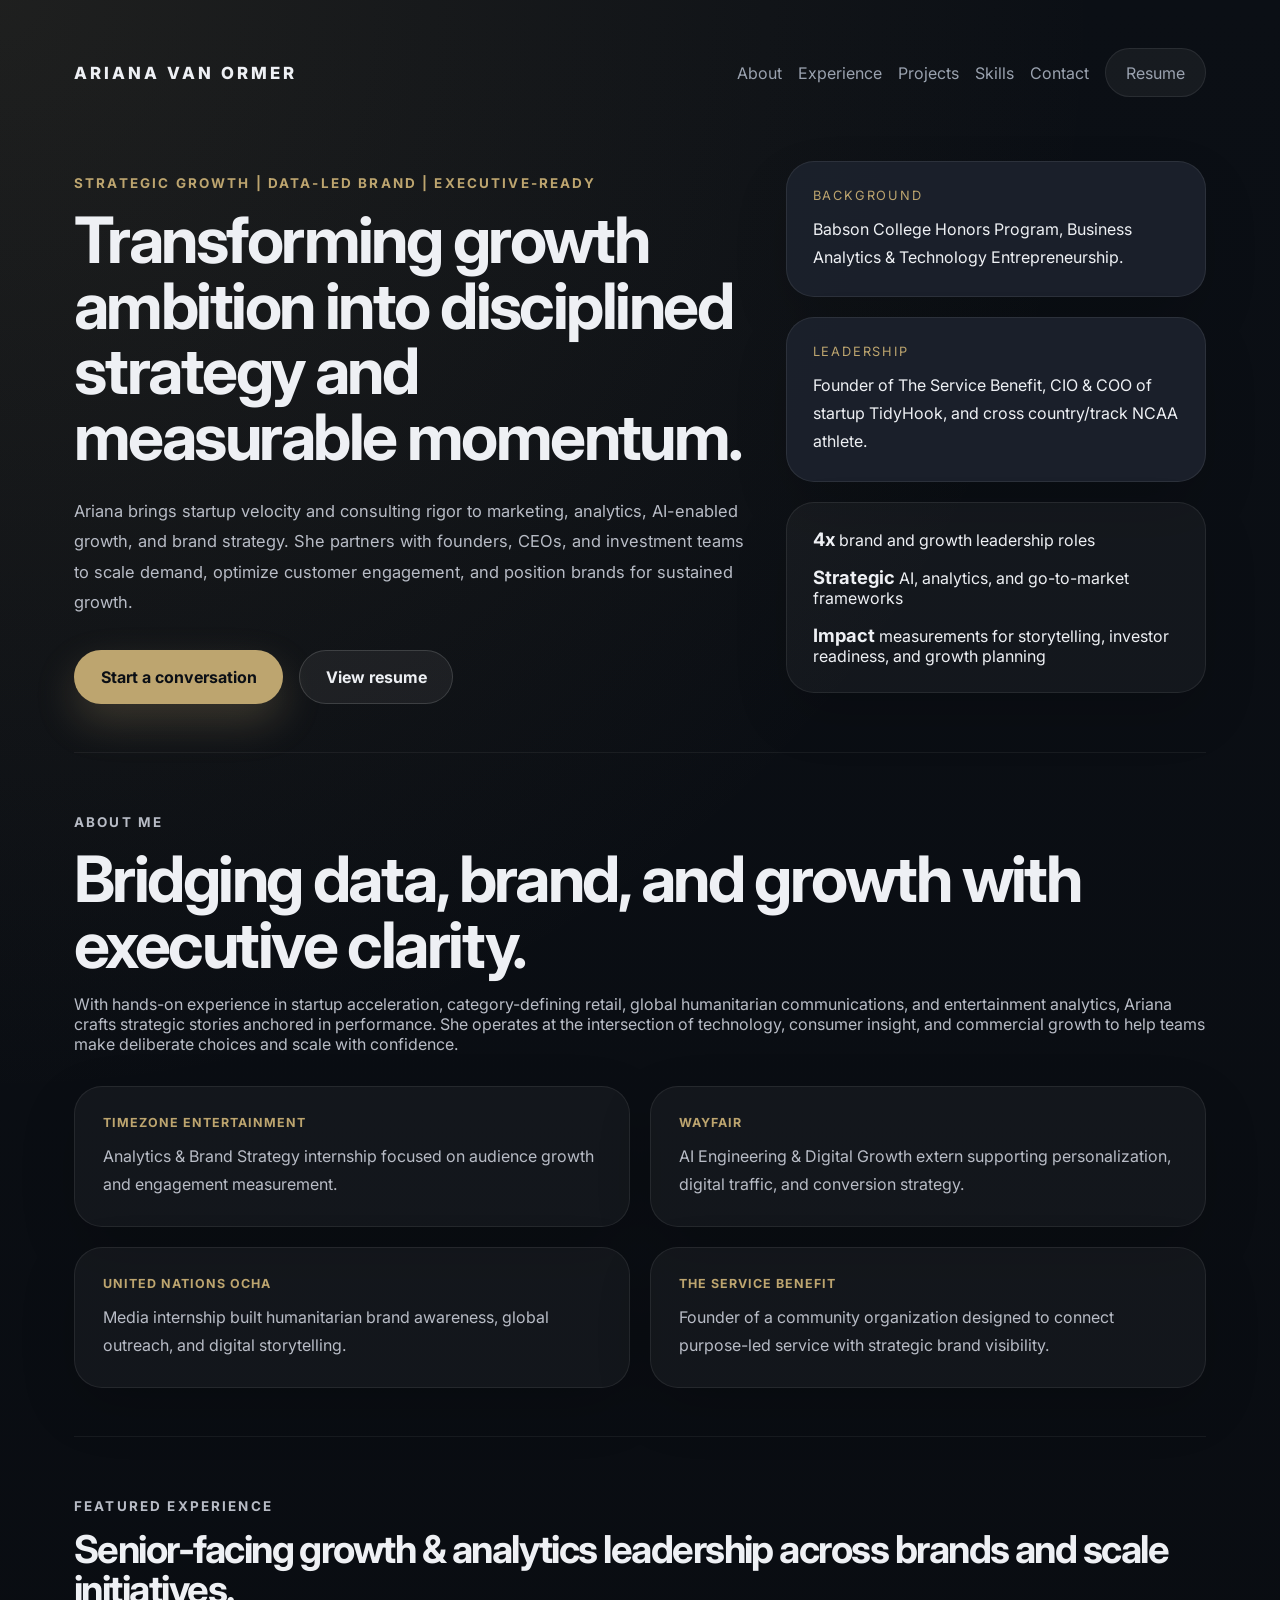
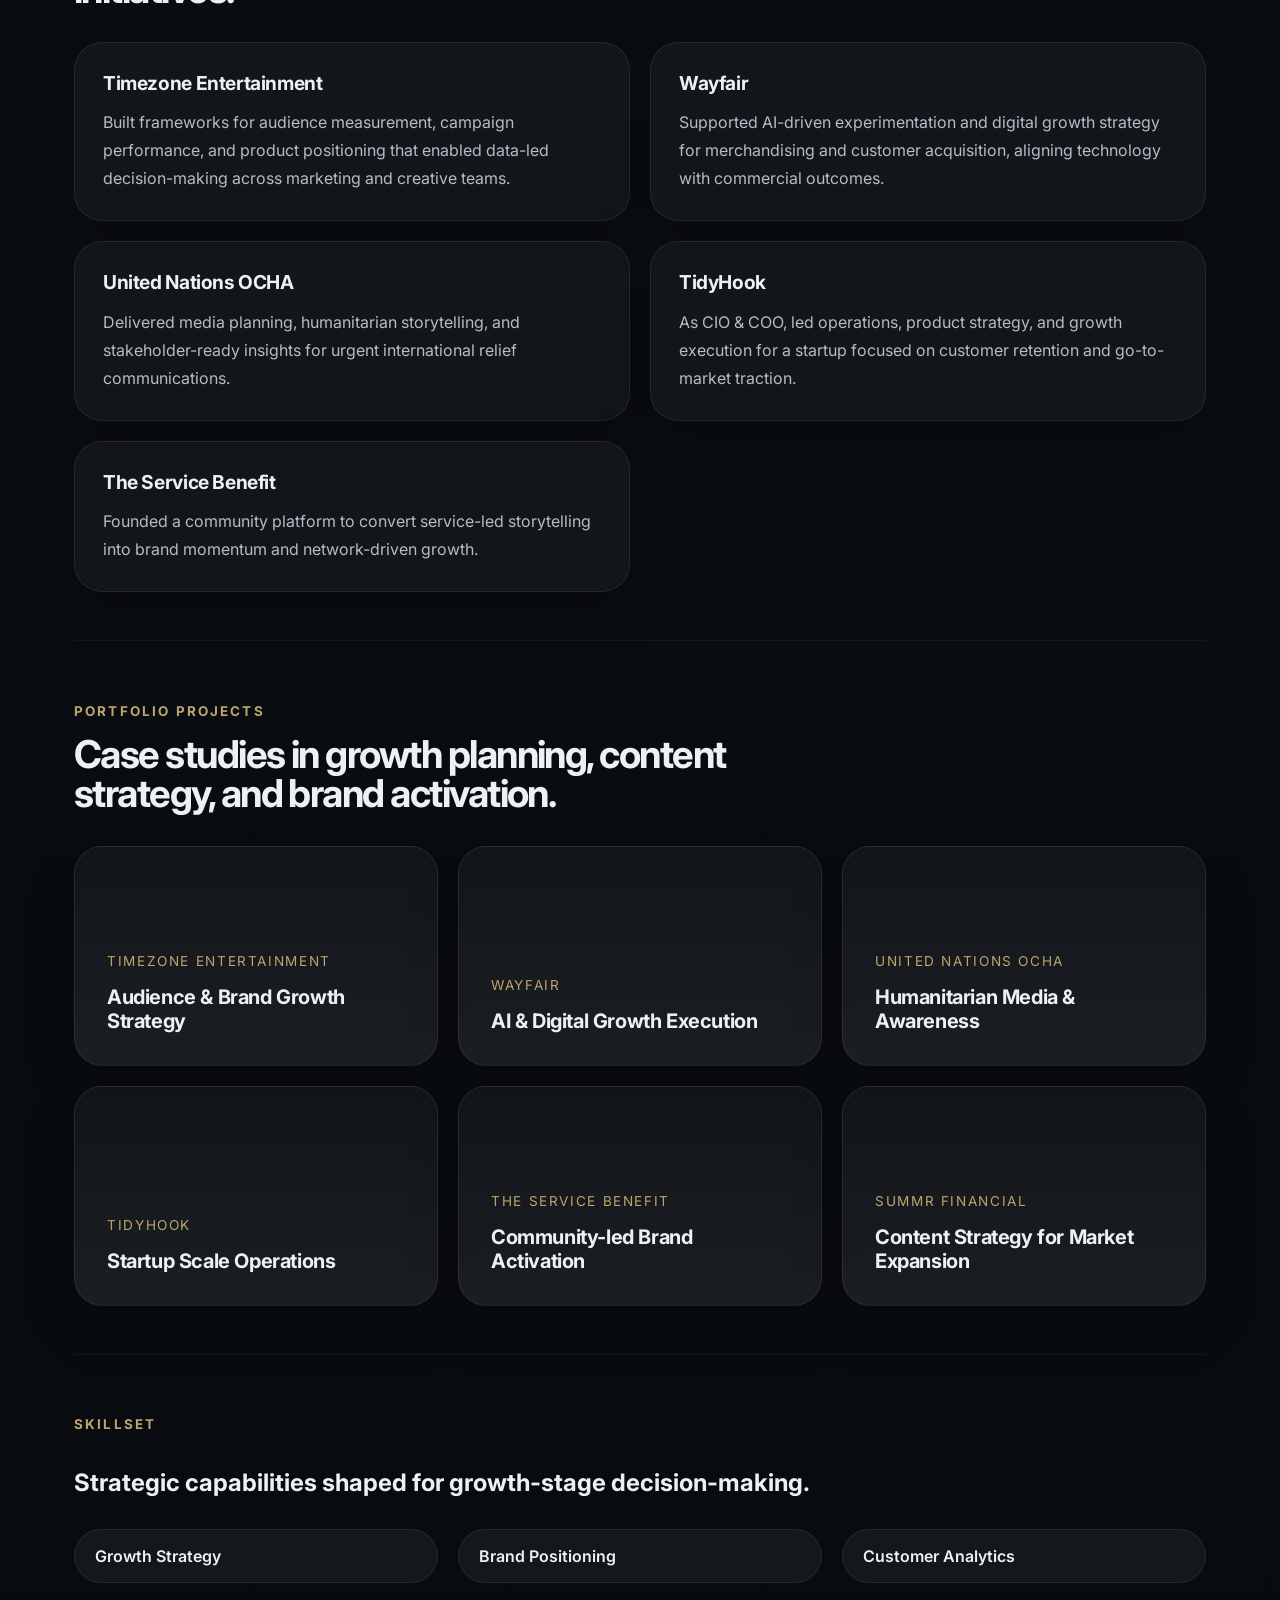
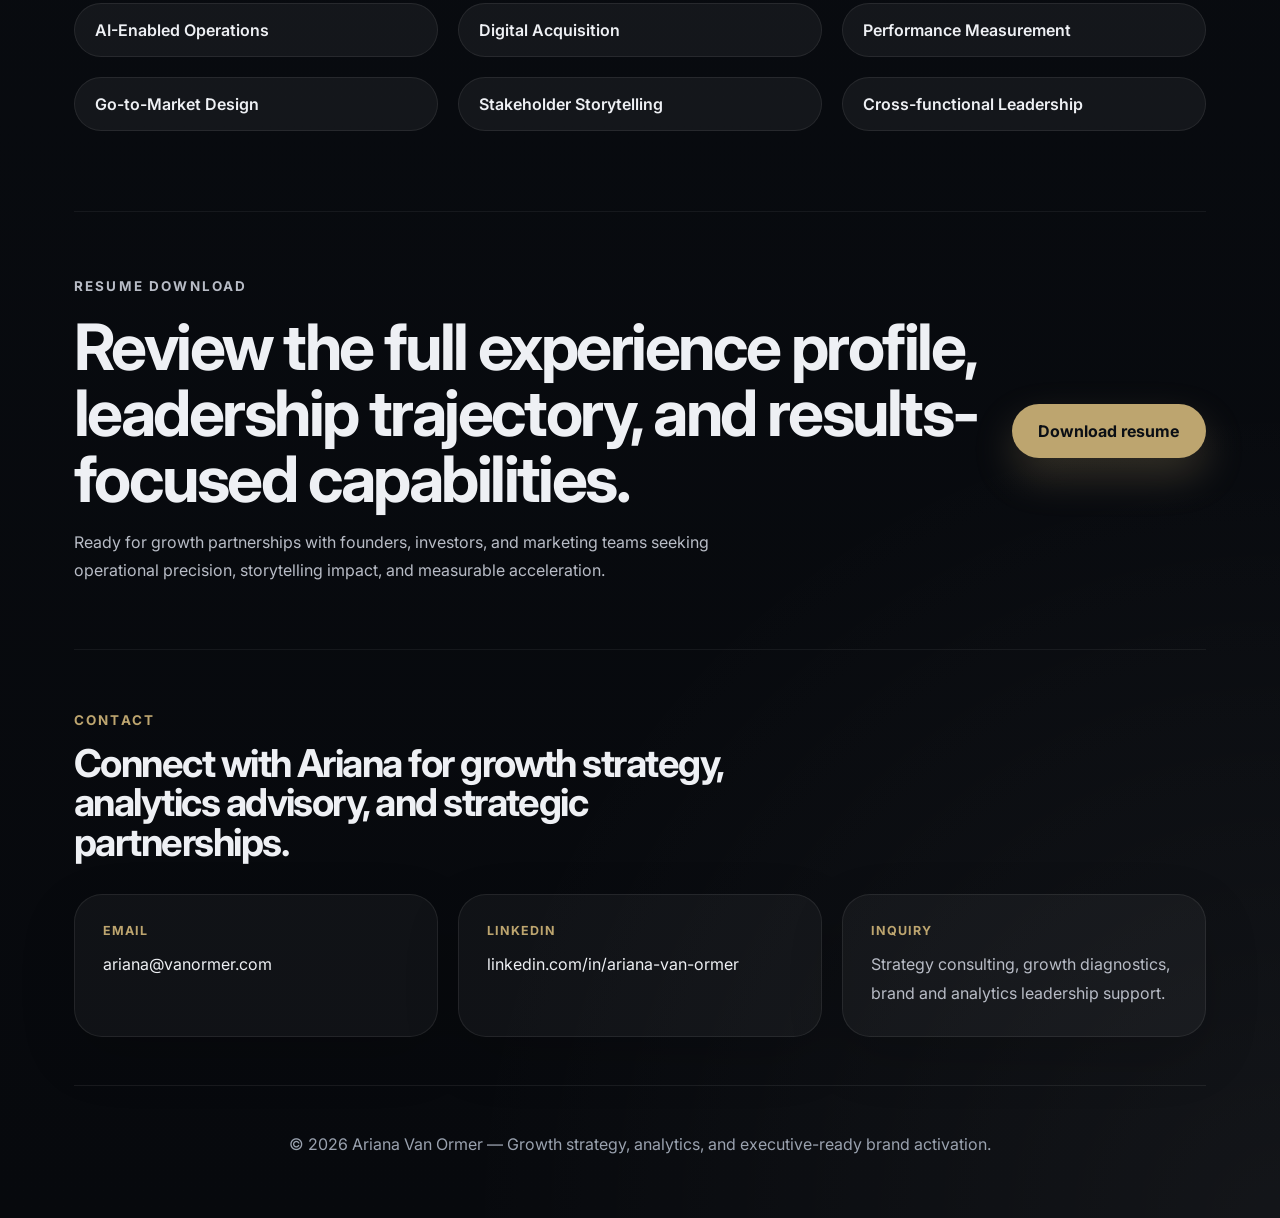
==== index.html @ cbf5a6e6 "updates" ====
﻿<!DOCTYPE html>
<html lang="en">
<head>
  <meta charset="UTF-8">
  <meta name="viewport" content="width=device-width, initial-scale=1.0">
  <title>Ariana Van Ormer | Growth Strategy & Analytics Portfolio</title>
  <meta name="description" content="Ariana Van Ormer is a growth strategist and analytics leader building transformative brand and digital growth programs for startups and enterprise teams.">
  <link rel="preconnect" href="https://fonts.googleapis.com">
  <link rel="preconnect" href="https://fonts.gstatic.com" crossorigin>
  <link href="https://fonts.googleapis.com/css2?family=Inter:wght@400;500;600;700;800&display=swap" rel="stylesheet">
  <link rel="stylesheet" href="css/style.css">
  <script defer src="js/script.js"></script>
</head>
<body>
  <div class="page-shell">
    <header class="site-header">
      <a class="brand" href="index.html">Ariana Van Ormer</a>
      <button class="nav-toggle" aria-label="Open navigation">
        <span></span><span></span><span></span>
      </button>
      <nav class="site-nav">
        <a href="#about">About</a>
        <a href="#experience">Experience</a>
        <a href="#projects">Projects</a>
        <a href="#skills">Skills</a>
        <a href="#contact">Contact</a>
        <a class="nav-cta" href="resume.html">Resume</a>
      </nav>
    </header>

    <main>
      <section class="hero" id="home">
        <div class="hero-copy">
          <p class="eyebrow">Strategic Growth | Data-led Brand | Executive-ready</p>
          <h1>Transforming growth ambition into disciplined strategy and measurable momentum.</h1>
          <p class="hero-text">Ariana brings startup velocity and consulting rigor to marketing, analytics, AI-enabled growth, and brand strategy. She partners with founders, CEOs, and investment teams to scale demand, optimize customer engagement, and position brands for sustained growth.</p>
          <div class="hero-actions">
            <a class="button button-primary" href="#contact">Start a conversation</a>
            <a class="button button-secondary" href="resume.html">View resume</a>
          </div>
        </div>
        <aside class="hero-panel">
          <div class="panel-card">
            <span class="panel-label">Background</span>
            <p>Babson College Honors Program, Business Analytics & Technology Entrepreneurship.</p>
          </div>
          <div class="panel-card">
            <span class="panel-label">Leadership</span>
            <p>Founder of The Service Benefit, CIO & COO of startup TidyHook, and cross country/track NCAA athlete.</p>
          </div>
          <div class="panel-metrics">
            <div>
              <strong>4x</strong>
              <span>brand and growth leadership roles</span>
            </div>
            <div>
              <strong>Strategic</strong>
              <span>AI, analytics, and go-to-market frameworks</span>
            </div>
            <div>
              <strong>Impact</strong>
              <span>measurements for storytelling, investor readiness, and growth planning</span>
            </div>
          </div>
        </aside>
      </section>

      <section class="section-split" id="about">
        <div>
          <p class="eyebrow">About Me</p>
          <h2>Bridging data, brand, and growth with executive clarity.</h2>
          <p>With hands-on experience in startup acceleration, category-defining retail, global humanitarian communications, and entertainment analytics, Ariana crafts strategic stories anchored in performance. She operates at the intersection of technology, consumer insight, and commercial growth to help teams make deliberate choices and scale with confidence.</p>
        </div>
        <div class="stats-grid">
          <div class="stat-card">
            <span>Timezone Entertainment</span>
            <p>Analytics & Brand Strategy internship focused on audience growth and engagement measurement.</p>
          </div>
          <div class="stat-card">
            <span>Wayfair</span>
            <p>AI Engineering & Digital Growth extern supporting personalization, digital traffic, and conversion strategy.</p>
          </div>
          <div class="stat-card">
            <span>United Nations OCHA</span>
            <p>Media internship built humanitarian brand awareness, global outreach, and digital storytelling.</p>
          </div>
          <div class="stat-card">
            <span>The Service Benefit</span>
            <p>Founder of a community organization designed to connect purpose-led service with strategic brand visibility.</p>
          </div>
        </div>
      </section>

      <section class="featured-experience section-block" id="experience">
        <p class="eyebrow">Featured Experience</p>
        <h2>Senior-facing growth & analytics leadership across brands and scale initiatives.</h2>
        <div class="experience-grid">
          <article class="experience-card">
            <h3>Timezone Entertainment</h3>
            <p>Built frameworks for audience measurement, campaign performance, and product positioning that enabled data-led decision-making across marketing and creative teams.</p>
          </article>
          <article class="experience-card">
            <h3>Wayfair</h3>
            <p>Supported AI-driven experimentation and digital growth strategy for merchandising and customer acquisition, aligning technology with commercial outcomes.</p>
          </article>
          <article class="experience-card">
            <h3>United Nations OCHA</h3>
            <p>Delivered media planning, humanitarian storytelling, and stakeholder-ready insights for urgent international relief communications.</p>
          </article>
          <article class="experience-card">
            <h3>TidyHook</h3>
            <p>As CIO & COO, led operations, product strategy, and growth execution for a startup focused on customer retention and go-to-market traction.</p>
          </article>
          <article class="experience-card">
            <h3>The Service Benefit</h3>
            <p>Founded a community platform to convert service-led storytelling into brand momentum and network-driven growth.</p>
          </article>
        </div>
      </section>

      <section class="project-section" id="projects">
        <div class="section-heading">
          <p class="eyebrow">Portfolio Projects</p>
          <h2>Case studies in growth planning, content strategy, and brand activation.</h2>
        </div>
        <div class="projects-grid">
          <a class="project-card" href="projects/timezone-case-study.html">
            <span>Timezone Entertainment</span>
            <h3>Audience & Brand Growth Strategy</h3>
          </a>
          <a class="project-card" href="projects/wayfair-growth-project.html">
            <span>Wayfair</span>
            <h3>AI & Digital Growth Execution</h3>
          </a>
          <a class="project-card" href="projects/un-communications.html">
            <span>United Nations OCHA</span>
            <h3>Humanitarian Media & Awareness</h3>
          </a>
          <a class="project-card" href="projects/tidyhook-startup-growth.html">
            <span>TidyHook</span>
            <h3>Startup Scale Operations</h3>
          </a>
          <a class="project-card" href="projects/service-benefit-community-growth.html">
            <span>The Service Benefit</span>
            <h3>Community-led Brand Activation</h3>
          </a>
          <a class="project-card" href="projects/summr-financial-content-strategy.html">
            <span>Summr Financial</span>
            <h3>Content Strategy for Market Expansion</h3>
          </a>
        </div>
      </section>

      <section class="skills-section" id="skills">
        <p class="eyebrow">Skillset</p>
        <h2>Strategic capabilities shaped for growth-stage decision-making.</h2>
        <div class="skills-grid">
          <div class="skill-pill">Growth Strategy</div>
          <div class="skill-pill">Brand Positioning</div>
          <div class="skill-pill">Customer Analytics</div>
          <div class="skill-pill">AI-Enabled Operations</div>
          <div class="skill-pill">Digital Acquisition</div>
          <div class="skill-pill">Performance Measurement</div>
          <div class="skill-pill">Go-to-Market Design</div>
          <div class="skill-pill">Stakeholder Storytelling</div>
          <div class="skill-pill">Cross-functional Leadership</div>
        </div>
      </section>

      <section class="cta-panel section-block" id="resume-download">
        <div>
          <p class="eyebrow">Resume Download</p>
          <h2>Review the full experience profile, leadership trajectory, and results-focused capabilities.</h2>
          <p>Ready for growth partnerships with founders, investors, and marketing teams seeking operational precision, storytelling impact, and measurable acceleration.</p>
        </div>
        <a class="button button-primary" href="resume.html">Download resume</a>
      </section>

      <section class="contact-section" id="contact">
        <div class="section-heading">
          <p class="eyebrow">Contact</p>
          <h2>Connect with Ariana for growth strategy, analytics advisory, and strategic partnerships.</h2>
        </div>
        <div class="contact-grid">
          <div class="contact-card">
            <span>Email</span>
            <a href="mailto:ariana@vanormer.com">ariana@vanormer.com</a>
          </div>
          <div class="contact-card">
            <span>LinkedIn</span>
            <a href="https://www.linkedin.com" target="_blank" rel="noreferrer">linkedin.com/in/ariana-van-ormer</a>
          </div>
          <div class="contact-card">
            <span>Inquiry</span>
            <p>Strategy consulting, growth diagnostics, brand and analytics leadership support.</p>
          </div>
        </div>
      </section>
    </main>

    <footer class="site-footer">
      <p>© 2026 Ariana Van Ormer — Growth strategy, analytics, and executive-ready brand activation.</p>
    </footer>
  </div>
</body>
</html>
---- css/style.css ----
﻿:root {
  color-scheme: dark;
  --bg: #0b0f15;
  --surface: rgba(22, 27, 36, 0.92);
  --surface-soft: rgba(28, 33, 44, 0.95);
  --text: #eef0f4;
  --muted: #9aa2af;
  --muted-strong: #b8bcc6;
  --accent: #bda56f;
  --accent-soft: rgba(189, 165, 111, 0.14);
  --border: rgba(255, 255, 255, 0.08);
  --shadow: 0 30px 90px rgba(0, 0, 0, 0.28);
  --max-width: 1180px;
}

* {
  box-sizing: border-box;
}

html {
  scroll-behavior: smooth;
}

body {
  margin: 0;
  min-height: 100vh;
  font-family: 'Inter', system-ui, sans-serif;
  background: radial-gradient(circle at top left, rgba(189, 165, 111, 0.11), transparent 24%),
    radial-gradient(circle at bottom right, rgba(255, 255, 255, 0.05), transparent 18%),
    linear-gradient(180deg, #0b0f15 0%, #07090d 100%);
  color: var(--text);
}

img {
  max-width: 100%;
  display: block;
}

a {
  color: inherit;
  text-decoration: none;
}

button,
.button {
  font: inherit;
}

.page-shell {
  max-width: var(--max-width);
  margin: 0 auto;
  padding: 32px 24px 48px;
}

.site-header {
  display: flex;
  align-items: center;
  justify-content: space-between;
  gap: 1rem;
  padding: 1rem 0 2rem;
  position: relative;
  z-index: 2;
}

.brand {
  font-size: 1.05rem;
  font-weight: 800;
  letter-spacing: 0.18em;
  text-transform: uppercase;
}

.site-nav {
  display: flex;
  align-items: center;
  gap: 1rem;
  flex-wrap: wrap;
}

.site-nav a {
  color: var(--muted);
  transition: color 0.25s ease, transform 0.25s ease;
}

.site-nav a:hover,
.site-nav .nav-cta:hover {
  color: var(--text);
  transform: translateY(-1px);
}

.nav-cta {
  padding: 0.85rem 1.25rem;
  border: 1px solid var(--border);
  border-radius: 999px;
  background: rgba(255, 255, 255, 0.05);
  color: var(--text);
}

.nav-toggle {
  display: none;
  border: none;
  background: transparent;
  cursor: pointer;
  padding: 0.5rem;
}

.nav-toggle span {
  display: block;
  width: 24px;
  height: 2px;
  margin: 5px 0;
  background: var(--text);
  transition: transform 0.25s ease, opacity 0.25s ease;
}

.hero {
  display: grid;
  grid-template-columns: 1.6fr 1fr;
  gap: 2.5rem;
  align-items: start;
  padding: 2rem 0 3rem;
}

.hero-copy {
  max-width: 720px;
  animation: fadeInUp 0.8s ease both;
}

.eyebrow {
  display: inline-block;
  margin-bottom: 1rem;
  font-size: 0.84rem;
  font-weight: 700;
  letter-spacing: 0.16em;
  text-transform: uppercase;
  color: var(--accent);
}

.hero h1,
.section-split h2,
.featured-experience h2,
.section-heading h2,
.cta-panel h2 {
  margin: 0;
  font-size: clamp(2.8rem, 5vw, 4rem);
  line-height: 1.03;
  letter-spacing: -0.04em;
}

.hero-text,
.section-split p,
.featured-experience p,
.skill-pill,
.contact-card p,
.contact-card a {
  color: var(--muted-strong);
}

.hero-text {
  margin: 1.6rem 0 2rem;
  max-width: 700px;
  line-height: 1.85;
  font-size: 1.03rem;
}

.hero-actions {
  display: flex;
  flex-wrap: wrap;
  gap: 1rem;
}

.button {
  display: inline-flex;
  align-items: center;
  justify-content: center;
  gap: 0.5rem;
  padding: 1rem 1.6rem;
  border-radius: 999px;
  border: 1px solid transparent;
  font-weight: 700;
  transition: transform 0.2s ease, background-color 0.2s ease, border-color 0.2s ease, box-shadow 0.2s ease;
}

.button:hover {
  transform: translateY(-2px);
}

.button-primary {
  background: var(--accent);
  color: #0b0f15;
  box-shadow: 0 18px 40px rgba(189, 165, 111, 0.24);
}

.button-secondary {
  background: rgba(255, 255, 255, 0.06);
  border-color: rgba(255, 255, 255, 0.14);
  color: var(--text);
}

.hero-panel {
  display: grid;
  gap: 1.25rem;
  animation: fadeInUp 0.9s ease both;
}

.panel-card,
.panel-metrics {
  padding: 1.6rem;
  border: 1px solid var(--border);
  border-radius: 28px;
  background: var(--surface-soft);
  box-shadow: 0 24px 54px rgba(0, 0, 0, 0.14);
}

.panel-label {
  display: block;
  margin-bottom: 0.75rem;
  color: var(--accent);
  font-size: 0.8rem;
  text-transform: uppercase;
  letter-spacing: 0.14em;
}

.panel-card p,
.stat-card p,
.experience-card p,
.contact-card p,
.contact-card a,
.project-card p {
  margin: 0;
  line-height: 1.75;
}

.panel-metrics {
  display: grid;
  gap: 1rem;
  background: rgba(255, 255, 255, 0.04);
}

.panel-metrics strong {
  font-size: 1.15rem;
  color: var(--text);
}

.section-split,
.featured-experience,
.project-section,
.skills-section,
.cta-panel,
.contact-section {
  position: relative;
  padding: 3rem 0;
  border-top: 1px solid rgba(255, 255, 255, 0.06);
  animation: fadeInUp 0.85s ease both;
}

.section-split:first-child,
.featured-experience:first-child,
.project-section:first-child,
.skills-section:first-child,
.cta-panel:first-child,
.contact-section:first-child {
  border-top: none;
}

.stats-grid,
.experience-grid,
.projects-grid,
.skills-grid,
.contact-grid {
  display: grid;
  gap: 1.25rem;
}

.stats-grid {
  grid-template-columns: repeat(2, minmax(0, 1fr));
  margin-top: 2rem;
}

.stat-card,
.experience-card,
.project-card,
.contact-card {
  padding: 1.75rem;
  border-radius: 28px;
  background: rgba(255, 255, 255, 0.04);
  border: 1px solid rgba(255, 255, 255, 0.08);
  box-shadow: 0 20px 55px rgba(0, 0, 0, 0.16);
  transition: transform 0.25s ease, border-color 0.25s ease, box-shadow 0.25s ease;
}

.stat-card:hover,
.experience-card:hover,
.project-card:hover,
.contact-card:hover {
  transform: translateY(-4px);
  border-color: rgba(255, 255, 255, 0.16);
  box-shadow: 0 26px 70px rgba(0, 0, 0, 0.2);
}

.stat-card span,
.contact-card span {
  display: block;
  margin-bottom: 0.75rem;
  color: var(--accent);
  font-weight: 700;
  letter-spacing: 0.08em;
  text-transform: uppercase;
  font-size: 0.78rem;
}

.featured-experience h2,
.section-heading h2 {
  font-size: clamp(1.9rem, 3vw, 2.8rem);
}

.experience-grid {
  grid-template-columns: repeat(2, minmax(0, 1fr));
  margin-top: 2rem;
}

.experience-card h3,
.project-card h3 {
  margin: 0 0 0.85rem;
  font-size: 1.2rem;
  letter-spacing: -0.02em;
}

.project-section .section-heading,
.contact-section .section-heading {
  max-width: 680px;
}

.projects-grid {
  grid-template-columns: repeat(3, minmax(0, 1fr));
  margin-top: 2rem;
}

.project-card {
  min-height: 220px;
  display: flex;
  flex-direction: column;
  justify-content: flex-end;
  gap: 1rem;
  padding: 2rem;
  color: var(--text);
  background: linear-gradient(180deg, rgba(255, 255, 255, 0.04), rgba(255, 255, 255, 0.08));
}

.project-card span {
  color: var(--accent);
  font-size: 0.85rem;
  text-transform: uppercase;
  letter-spacing: 0.12em;
}

.project-card h3 {
  margin: 0;
  font-size: 1.25rem;
}

.skills-grid {
  grid-template-columns: repeat(3, minmax(0, 1fr));
  margin-top: 2rem;
}

.skill-pill {
  padding: 1rem 1.25rem;
  border-radius: 999px;
  background: rgba(255, 255, 255, 0.05);
  border: 1px solid rgba(255, 255, 255, 0.08);
  font-weight: 600;
  color: var(--text);
}

.cta-panel {
  display: grid;
  grid-template-columns: 1.8fr auto;
  gap: 2rem;
  align-items: center;
  margin-top: 2rem;
}

.cta-panel p {
  max-width: 640px;
  color: var(--muted-strong);
  line-height: 1.8;
}

.contact-grid {
  grid-template-columns: repeat(3, minmax(0, 1fr));
  margin-top: 2rem;
}

.contact-card a,
.contact-card p {
  margin: 0;
  line-height: 1.8;
}

.contact-card a {
  color: var(--text);
}

.site-footer {
  padding: 2rem 0 0;
  color: var(--muted);
  border-top: 1px solid rgba(255, 255, 255, 0.07);
  text-align: center;
}

@media (max-width: 980px) {
  .hero,
  .cta-panel {
    grid-template-columns: 1fr;
  }

  .experience-grid,
  .projects-grid,
  .skills-grid,
  .contact-grid,
  .stats-grid {
    grid-template-columns: 1fr;
  }
}

@media (max-width: 720px) {
  .page-shell {
    padding: 24px 18px 40px;
  }

  .site-header {
    flex-wrap: wrap;
  }

  .site-nav {
    display: none;
    width: 100%;
    flex-direction: column;
    margin-top: 1rem;
    padding: 1rem 0;
    border-top: 1px solid rgba(255, 255, 255, 0.08);
  }

  .site-nav.active {
    display: flex;
  }

  .nav-toggle {
    display: inline-flex;
  }
}

@keyframes fadeInUp {
  from {
    opacity: 0;
    transform: translateY(24px);
  }
  to {
    opacity: 1;
    transform: translateY(0);
  }
}
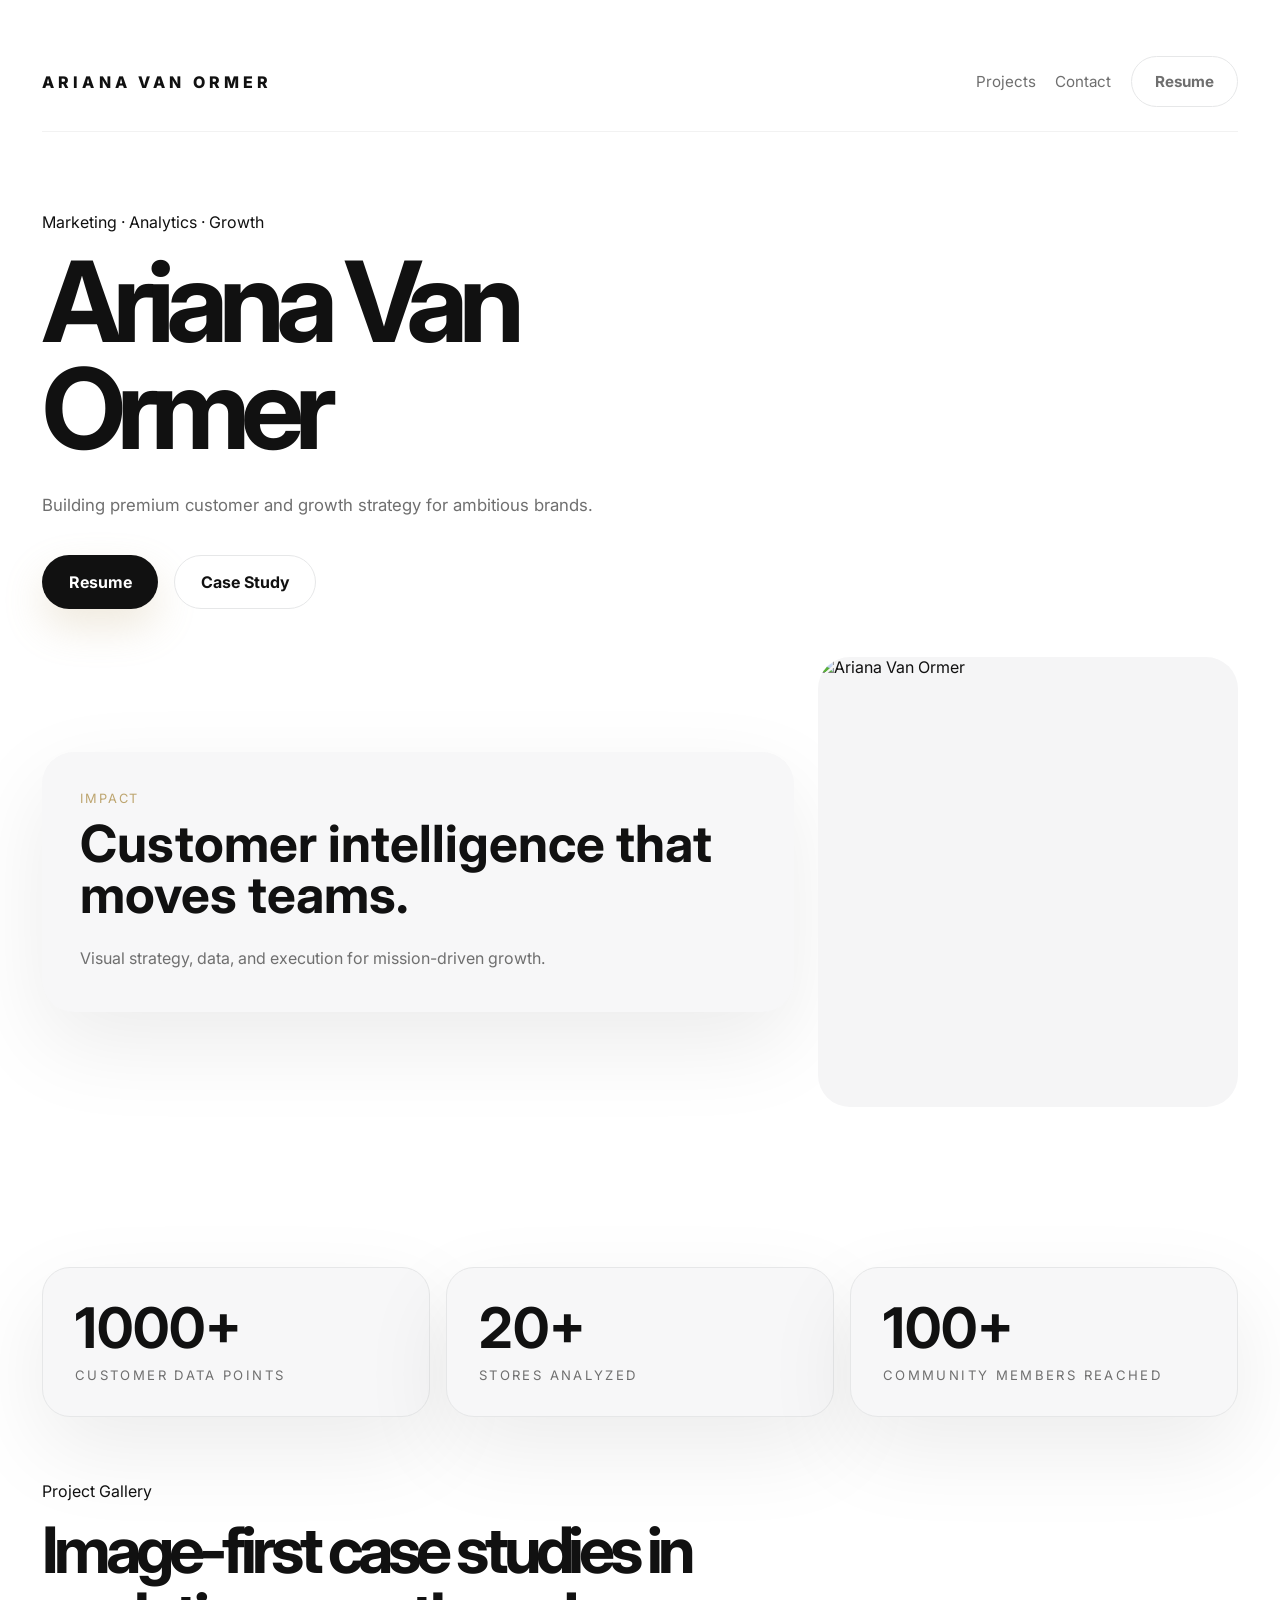
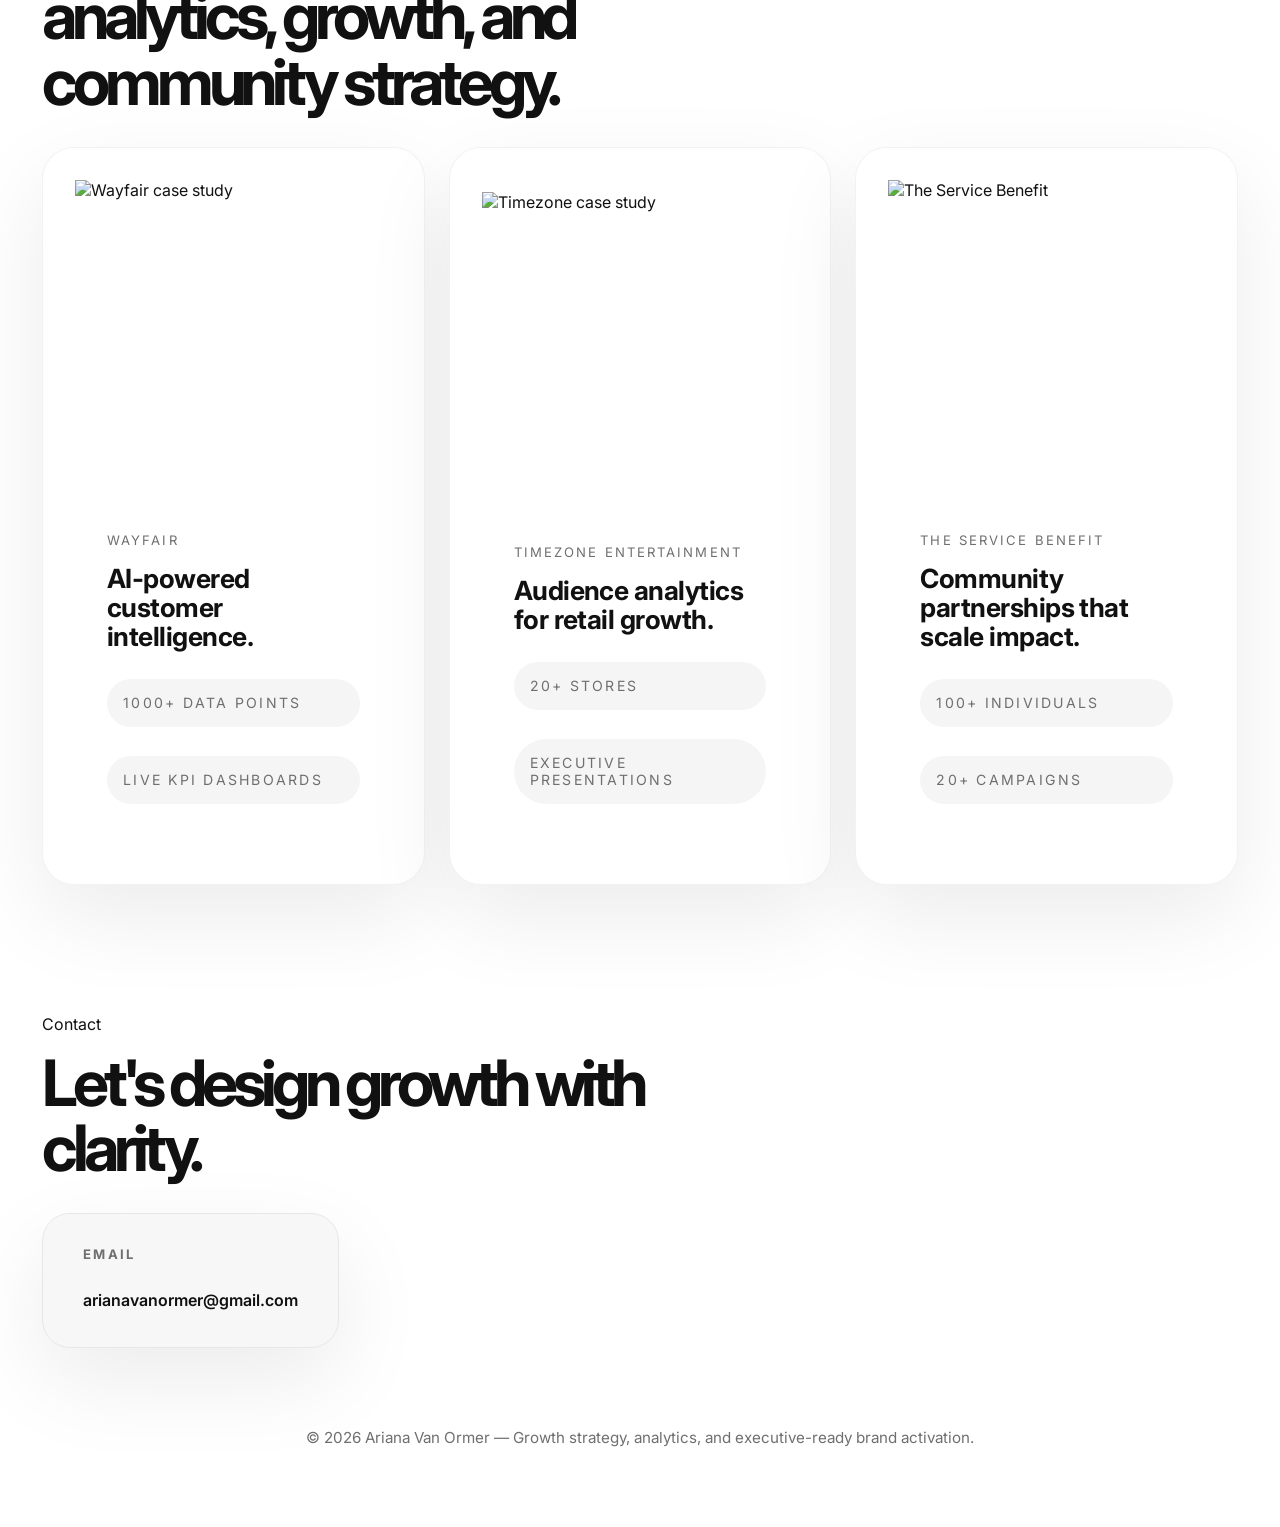
==== commit c8333906: "updates" ====
--- a/index.html
+++ b/index.html
@@ -19,181 +19,112 @@
         <span></span><span></span><span></span>
       </button>
       <nav class="site-nav">
-        <a href="#about">About</a>
-        <a href="#experience">Experience</a>
         <a href="#projects">Projects</a>
-        <a href="#skills">Skills</a>
         <a href="#contact">Contact</a>
         <a class="nav-cta" href="resume.html">Resume</a>
       </nav>
     </header>
 
     <main>
-      <section class="hero" id="home">
-        <div class="hero-copy">
-          <p class="eyebrow">Strategic Growth | Data-led Brand | Executive-ready</p>
-          <h1>Transforming growth ambition into disciplined strategy and measurable momentum.</h1>
-          <p class="hero-text">Ariana brings startup velocity and consulting rigor to marketing, analytics, AI-enabled growth, and brand strategy. She partners with founders, CEOs, and investment teams to scale demand, optimize customer engagement, and position brands for sustained growth.</p>
-          <div class="hero-actions">
-            <a class="button button-primary" href="#contact">Start a conversation</a>
-            <a class="button button-secondary" href="resume.html">View resume</a>
+      <section class='hero' id='home'>
+        <div class='hero-copy'>
+          <p class='eyebrow'>Marketing · Analytics · Growth</p>
+          <h1>Ariana Van Ormer</h1>
+          <p class='hero-text'>Building premium customer and growth strategy for ambitious brands.</p>
+          <div class='hero-actions'>
+            <a class='button button-primary' href='resume.html'>Resume</a>
+            <a class='button button-secondary' href='projects/wayfair-growth-project.html'>Case Study</a>
           </div>
         </div>
-        <aside class="hero-panel">
-          <div class="panel-card">
-            <span class="panel-label">Background</span>
-            <p>Babson College Honors Program, Business Analytics & Technology Entrepreneurship.</p>
+        <div class='hero-panel-grid'>
+          <div class='hero-panel-card'>
+            <span class='panel-label'>Impact</span>
+            <h2>Customer intelligence that moves teams.</h2>
+            <p>Visual strategy, data, and execution for mission-driven growth.</p>
           </div>
-          <div class="panel-card">
-            <span class="panel-label">Leadership</span>
-            <p>Founder of The Service Benefit, CIO & COO of startup TidyHook, and cross country/track NCAA athlete.</p>
-          </div>
-          <div class="panel-metrics">
-            <div>
-              <strong>4x</strong>
-              <span>brand and growth leadership roles</span>
-            </div>
-            <div>
-              <strong>Strategic</strong>
-              <span>AI, analytics, and go-to-market frameworks</span>
-            </div>
-            <div>
-              <strong>Impact</strong>
-              <span>measurements for storytelling, investor readiness, and growth planning</span>
-            </div>
-          </div>
-        </aside>
-      </section>
-
-      <section class="section-split" id="about">
-        <div>
-          <p class="eyebrow">About Me</p>
-          <h2>Bridging data, brand, and growth with executive clarity.</h2>
-          <p>With hands-on experience in startup acceleration, category-defining retail, global humanitarian communications, and entertainment analytics, Ariana crafts strategic stories anchored in performance. She operates at the intersection of technology, consumer insight, and commercial growth to help teams make deliberate choices and scale with confidence.</p>
-        </div>
-        <div class="stats-grid">
-          <div class="stat-card">
-            <span>Timezone Entertainment</span>
-            <p>Analytics & Brand Strategy internship focused on audience growth and engagement measurement.</p>
-          </div>
-          <div class="stat-card">
-            <span>Wayfair</span>
-            <p>AI Engineering & Digital Growth extern supporting personalization, digital traffic, and conversion strategy.</p>
-          </div>
-          <div class="stat-card">
-            <span>United Nations OCHA</span>
-            <p>Media internship built humanitarian brand awareness, global outreach, and digital storytelling.</p>
-          </div>
-          <div class="stat-card">
-            <span>The Service Benefit</span>
-            <p>Founder of a community organization designed to connect purpose-led service with strategic brand visibility.</p>
+          <div class='hero-visual'>
+            <img src='assets/headshot.png' alt='Ariana Van Ormer'>
           </div>
         </div>
       </section>
 
-      <section class="featured-experience section-block" id="experience">
-        <p class="eyebrow">Featured Experience</p>
-        <h2>Senior-facing growth & analytics leadership across brands and scale initiatives.</h2>
-        <div class="experience-grid">
-          <article class="experience-card">
-            <h3>Timezone Entertainment</h3>
-            <p>Built frameworks for audience measurement, campaign performance, and product positioning that enabled data-led decision-making across marketing and creative teams.</p>
+      <section id='impact' class='metrics-strip'>
+        <div class='metric-card'>
+          <strong>1000+</strong>
+          <span>Customer data points</span>
+        </div>
+        <div class='metric-card'>
+          <strong>20+</strong>
+          <span>Stores analyzed</span>
+        </div>
+        <div class='metric-card'>
+          <strong>100+</strong>
+          <span>Community members reached</span>
+        </div>
+      </section>
+
+      <section id='projects' class='projects-section'>
+        <div class='section-heading'>
+          <p class='eyebrow'>Project Gallery</p>
+          <h2>Image-first case studies in analytics, growth, and community strategy.</h2>
+        </div>
+        <div class='projects-grid'>
+          <article class='project-card'>
+            <a href='projects/wayfair-growth-project.html'>
+              <div class='project-image'>
+                <img src='assets/wayfair.png' alt='Wayfair case study'>
+              </div>
+              <div class='project-content'>
+                <span>Wayfair</span>
+                <h3>AI-powered customer intelligence.</h3>
+                <div class='project-meta'>
+                  <span>1000+ data points</span>
+                  <span>Live KPI dashboards</span>
+                </div>
+              </div>
+            </a>
           </article>
-          <article class="experience-card">
-            <h3>Wayfair</h3>
-            <p>Supported AI-driven experimentation and digital growth strategy for merchandising and customer acquisition, aligning technology with commercial outcomes.</p>
+          <article class='project-card'>
+            <a href='projects/timezone-case-study.html'>
+              <div class='project-image'>
+                <img src='assets/timezone.png' alt='Timezone case study'>
+              </div>
+              <div class='project-content'>
+                <span>Timezone Entertainment</span>
+                <h3>Audience analytics for retail growth.</h3>
+                <div class='project-meta'>
+                  <span>20+ stores</span>
+                  <span>Executive presentations</span>
+                </div>
+              </div>
+            </a>
           </article>
-          <article class="experience-card">
-            <h3>United Nations OCHA</h3>
-            <p>Delivered media planning, humanitarian storytelling, and stakeholder-ready insights for urgent international relief communications.</p>
-          </article>
-          <article class="experience-card">
-            <h3>TidyHook</h3>
-            <p>As CIO & COO, led operations, product strategy, and growth execution for a startup focused on customer retention and go-to-market traction.</p>
-          </article>
-          <article class="experience-card">
-            <h3>The Service Benefit</h3>
-            <p>Founded a community platform to convert service-led storytelling into brand momentum and network-driven growth.</p>
+          <article class='project-card'>
+            <a href='projects/service-benefit-community-growth.html'>
+              <div class='project-image'>
+                <img src='assets/servicebenefit.png' alt='The Service Benefit'>
+              </div>
+              <div class='project-content'>
+                <span>The Service Benefit</span>
+                <h3>Community partnerships that scale impact.</h3>
+                <div class='project-meta'>
+                  <span>100+ individuals</span>
+                  <span>20+ campaigns</span>
+                </div>
+              </div>
+            </a>
           </article>
         </div>
       </section>
 
-      <section class="project-section" id="projects">
-        <div class="section-heading">
-          <p class="eyebrow">Portfolio Projects</p>
-          <h2>Case studies in growth planning, content strategy, and brand activation.</h2>
+      <section class='contact-section' id='contact'>
+        <div class='section-heading'>
+          <p class='eyebrow'>Contact</p>
+          <h2>Let's design growth with clarity.</h2>
         </div>
-        <div class="projects-grid">
-          <a class="project-card" href="projects/timezone-case-study.html">
-            <span>Timezone Entertainment</span>
-            <h3>Audience & Brand Growth Strategy</h3>
-          </a>
-          <a class="project-card" href="projects/wayfair-growth-project.html">
-            <span>Wayfair</span>
-            <h3>AI & Digital Growth Execution</h3>
-          </a>
-          <a class="project-card" href="projects/un-communications.html">
-            <span>United Nations OCHA</span>
-            <h3>Humanitarian Media & Awareness</h3>
-          </a>
-          <a class="project-card" href="projects/tidyhook-startup-growth.html">
-            <span>TidyHook</span>
-            <h3>Startup Scale Operations</h3>
-          </a>
-          <a class="project-card" href="projects/service-benefit-community-growth.html">
-            <span>The Service Benefit</span>
-            <h3>Community-led Brand Activation</h3>
-          </a>
-          <a class="project-card" href="projects/summr-financial-content-strategy.html">
-            <span>Summr Financial</span>
-            <h3>Content Strategy for Market Expansion</h3>
-          </a>
-        </div>
-      </section>
-
-      <section class="skills-section" id="skills">
-        <p class="eyebrow">Skillset</p>
-        <h2>Strategic capabilities shaped for growth-stage decision-making.</h2>
-        <div class="skills-grid">
-          <div class="skill-pill">Growth Strategy</div>
-          <div class="skill-pill">Brand Positioning</div>
-          <div class="skill-pill">Customer Analytics</div>
-          <div class="skill-pill">AI-Enabled Operations</div>
-          <div class="skill-pill">Digital Acquisition</div>
-          <div class="skill-pill">Performance Measurement</div>
-          <div class="skill-pill">Go-to-Market Design</div>
-          <div class="skill-pill">Stakeholder Storytelling</div>
-          <div class="skill-pill">Cross-functional Leadership</div>
-        </div>
-      </section>
-
-      <section class="cta-panel section-block" id="resume-download">
-        <div>
-          <p class="eyebrow">Resume Download</p>
-          <h2>Review the full experience profile, leadership trajectory, and results-focused capabilities.</h2>
-          <p>Ready for growth partnerships with founders, investors, and marketing teams seeking operational precision, storytelling impact, and measurable acceleration.</p>
-        </div>
-        <a class="button button-primary" href="resume.html">Download resume</a>
-      </section>
-
-      <section class="contact-section" id="contact">
-        <div class="section-heading">
-          <p class="eyebrow">Contact</p>
-          <h2>Connect with Ariana for growth strategy, analytics advisory, and strategic partnerships.</h2>
-        </div>
-        <div class="contact-grid">
-          <div class="contact-card">
-            <span>Email</span>
-            <a href="mailto:ariana@vanormer.com">ariana@vanormer.com</a>
-          </div>
-          <div class="contact-card">
-            <span>LinkedIn</span>
-            <a href="https://www.linkedin.com" target="_blank" rel="noreferrer">linkedin.com/in/ariana-van-ormer</a>
-          </div>
-          <div class="contact-card">
-            <span>Inquiry</span>
-            <p>Strategy consulting, growth diagnostics, brand and analytics leadership support.</p>
-          </div>
+        <div class='contact-card contact-simple'>
+          <span>Email</span>
+          <a href='mailto:arianavanormer@gmail.com'>arianavanormer@gmail.com</a>
         </div>
       </section>
     </main>
--- a/css/style.css
+++ b/css/style.css
@@ -36,6 +36,57 @@
   display: block;
 }
 
+.youtube-card {
+  margin-top: 1.5rem;
+  border: 1px solid var(--border);
+  border-radius: 28px;
+  overflow: hidden;
+  background: var(--surface-soft);
+}
+
+.youtube-card a {
+  display: flex;
+  align-items: center;
+  gap: 1.25rem;
+  padding: 1.6rem;
+  text-decoration: none;
+  color: inherit;
+}
+
+.youtube-card img {
+  width: 110px;
+  min-width: 110px;
+  border-radius: 20px;
+  object-fit: cover;
+}
+
+.youtube-card h3 {
+  margin: 0.15rem 0 0.55rem;
+  font-size: 1.15rem;
+}
+
+.youtube-card p {
+  margin: 0;
+  line-height: 1.7;
+}
+
+.youtube-card:hover {
+  transform: translateY(-2px);
+}
+
+.project-logos {
+  display: flex;
+  flex-wrap: wrap;
+  gap: 1rem;
+  align-items: center;
+  margin: 1rem 0 1.5rem;
+}
+
+.project-logo {
+  width: 160px;
+  max-width: 100%;
+}
+
 a {
   color: inherit;
   text-decoration: none;
@@ -114,36 +165,23 @@
 
 .hero {
   display: grid;
-  grid-template-columns: 1.6fr 1fr;
-  gap: 2.5rem;
-  align-items: start;
-  padding: 2rem 0 3rem;
+  grid-template-columns: 1fr;
+  gap: 2rem;
+  padding: 4rem 0 3rem;
 }
 
 .hero-copy {
-  max-width: 720px;
+  max-width: 760px;
   animation: fadeInUp 0.8s ease both;
 }
 
-.eyebrow {
-  display: inline-block;
-  margin-bottom: 1rem;
-  font-size: 0.84rem;
-  font-weight: 700;
-  letter-spacing: 0.16em;
-  text-transform: uppercase;
-  color: var(--accent);
-}
-
 .hero h1,
-.section-split h2,
-.featured-experience h2,
 .section-heading h2,
 .cta-panel h2 {
   margin: 0;
-  font-size: clamp(2.8rem, 5vw, 4rem);
-  line-height: 1.03;
-  letter-spacing: -0.04em;
+  font-size: clamp(3.5rem, 8vw, 6rem);
+  line-height: 0.95;
+  letter-spacing: -0.08em;
 }
 
 .hero-text,
@@ -155,17 +193,272 @@
   color: var(--muted-strong);
 }
 
-.hero-text {
-  margin: 1.6rem 0 2rem;
-  max-width: 700px;
-  line-height: 1.85;
-  font-size: 1.03rem;
+.hero-strap {
+  margin: 1.25rem 0 0.75rem;
+  font-size: 1.15rem;
+  color: var(--text);
+  font-weight: 600;
+}
+
+.hero-meta {
+  display: flex;
+  flex-wrap: wrap;
+  gap: 1rem 2rem;
+  margin: 1.5rem 0;
+  color: var(--muted-strong);
+  font-weight: 600;
 }
 
 .hero-actions {
   display: flex;
   flex-wrap: wrap;
   gap: 1rem;
+}
+
+.case-hero {
+  display: grid;
+  gap: 2rem;
+  padding: 4rem 0 2rem;
+}
+
+.case-hero-image {
+  width: 100%;
+  border-radius: 32px;
+  box-shadow: 0 40px 120px rgba(0, 0, 0, 0.2);
+  object-fit: cover;
+}
+
+.case-hero-copy {
+  max-width: 860px;
+}
+
+.case-hero-copy h1 {
+  margin: 0;
+  font-size: clamp(3.25rem, 6vw, 5rem);
+  line-height: 0.95;
+}
+
+.case-metrics {
+  display: grid;
+  gap: 1rem;
+  grid-template-columns: repeat(auto-fit, minmax(200px, 1fr));
+  margin: 2rem 0;
+}
+
+.case-metric-card {
+  padding: 2.25rem;
+  border-radius: 32px;
+  background: rgba(255, 255, 255, 0.05);
+  border: 1px solid rgba(255, 255, 255, 0.08);
+  box-shadow: 0 28px 90px rgba(0, 0, 0, 0.14);
+}
+
+.case-metric-card strong {
+  display: block;
+  font-size: 2rem;
+  margin-bottom: 0.75rem;
+}
+
+.case-metric-card span {
+  color: var(--muted-strong);
+  text-transform: uppercase;
+  letter-spacing: 0.12em;
+  font-size: 0.85rem;
+}
+
+.case-card-grid {
+  display: grid;
+  gap: 1.5rem;
+  grid-template-columns: repeat(auto-fit, minmax(260px, 1fr));
+  margin-bottom: 4rem;
+}
+
+.case-card {
+  padding: 2rem;
+  border-radius: 32px;
+  background: rgba(255, 255, 255, 0.05);
+  border: 1px solid rgba(255, 255, 255, 0.08);
+  box-shadow: 0 24px 70px rgba(0, 0, 0, 0.14);
+}
+
+.case-card h3 {
+  margin: 0 0 1rem;
+  font-size: 1.2rem;
+  letter-spacing: -0.02em;
+}
+
+.case-card p {
+  margin: 0;
+  color: var(--muted-strong);
+  line-height: 1.75;
+}
+
+.about-hero {
+  display: grid;
+  gap: 2rem;
+  align-items: center;
+  padding: 4rem 0;
+}
+
+.about-headshot img {
+  width: 100%;
+  max-width: 640px;
+  aspect-ratio: 4 / 5;
+  object-fit: cover;
+  border-radius: 32px;
+  border: 1px solid rgba(255, 255, 255, 0.12);
+  box-shadow: 0 34px 90px rgba(0, 0, 0, 0.2);
+}
+
+.about-copy {
+  max-width: 720px;
+}
+
+.about-copy h1 {
+  margin: 0;
+  font-size: clamp(3rem, 7vw, 5rem);
+  line-height: 0.95;
+}
+
+.about-intro {
+  margin-top: 1.5rem;
+  max-width: 640px;
+  font-size: 1.05rem;
+  line-height: 1.85;
+  color: var(--muted-strong);
+}
+
+.pillar-section {
+  padding: 3rem 0 4rem;
+}
+
+.pillar-grid {
+  display: grid;
+  gap: 1.5rem;
+  grid-template-columns: repeat(auto-fit, minmax(240px, 1fr));
+}
+
+.pillar-card {
+  padding: 2.25rem;
+  min-height: 200px;
+  border-radius: 32px;
+  border: 1px solid rgba(255, 255, 255, 0.08);
+  background: rgba(255, 255, 255, 0.04);
+  box-shadow: 0 24px 70px rgba(0, 0, 0, 0.14);
+  display: flex;
+  flex-direction: column;
+  justify-content: center;
+  gap: 1rem;
+}
+
+.pillar-card span {
+  font-size: 0.85rem;
+  letter-spacing: 0.24em;
+  text-transform: uppercase;
+  color: var(--accent);
+}
+
+.pillar-card h2 {
+  margin: 0;
+  font-size: 1.45rem;
+  line-height: 1.3;
+}
+
+.metric-section {
+  padding: 2rem 0 3rem;
+}
+
+.metric-grid {
+  display: grid;
+  gap: 1rem;
+  grid-template-columns: repeat(auto-fit, minmax(180px, 1fr));
+}
+
+.metric-card {
+  padding: 2rem;
+  border: 1px solid var(--border);
+  border-radius: 32px;
+  background: rgba(255, 255, 255, 0.05);
+  box-shadow: 0 24px 60px rgba(0, 0, 0, 0.16);
+}
+
+.metric-card strong {
+  display: block;
+  font-size: 2.25rem;
+  margin-bottom: 0.5rem;
+  color: var(--text);
+}
+
+.metric-card span {
+  font-size: 0.95rem;
+  letter-spacing: 0.08em;
+  text-transform: uppercase;
+  color: var(--muted);
+}
+
+.projects-grid {
+  grid-template-columns: repeat(auto-fit, minmax(300px, 1fr));
+  margin-top: 2rem;
+}
+
+.project-card {
+  min-height: 420px;
+  display: grid;
+  grid-template-rows: auto 1fr;
+  gap: 0;
+  overflow: hidden;
+  border-radius: 32px;
+  background: rgba(255, 255, 255, 0.04);
+  border: 1px solid rgba(255, 255, 255, 0.08);
+  box-shadow: 0 24px 60px rgba(0, 0, 0, 0.12);
+  transition: transform 0.25s ease, border-color 0.25s ease, box-shadow 0.25s ease;
+}
+
+.project-card:hover {
+  transform: translateY(-4px);
+  border-color: rgba(255, 255, 255, 0.16);
+  box-shadow: 0 32px 80px rgba(0, 0, 0, 0.18);
+}
+
+.project-card img {
+  width: 100%;
+  height: 240px;
+  object-fit: cover;
+}
+
+.project-card-copy {
+  display: flex;
+  flex-direction: column;
+  justify-content: space-between;
+  padding: 1.75rem;
+  gap: 1rem;
+}
+
+.project-card span {
+  color: var(--accent);
+  font-size: 0.82rem;
+  text-transform: uppercase;
+  letter-spacing: 0.12em;
+}
+
+.project-card h3 {
+  margin: 0;
+  font-size: 1.35rem;
+  line-height: 1.25;
+}
+
+.project-card-metrics {
+  display: grid;
+  gap: 0.8rem;
+  grid-template-columns: repeat(2, minmax(0, 1fr));
+}
+
+.project-card-metrics div {
+  padding: 0.95rem 1rem;
+  border-radius: 22px;
+  background: rgba(255, 255, 255, 0.06);
+  color: var(--muted-strong);
+  font-size: 0.95rem;
 }
 
 .button {
@@ -386,6 +679,65 @@
   line-height: 1.8;
 }
 
+.contact-page {
+  min-height: calc(100vh - 160px);
+  display: grid;
+  place-items: center;
+  padding: 4rem 0;
+}
+
+.contact-panel {
+  width: 100%;
+  max-width: 520px;
+  text-align: center;
+  display: grid;
+  gap: 2rem;
+  padding: 3rem 2.5rem;
+  border-radius: 32px;
+  background: rgba(255, 255, 255, 0.04);
+  border: 1px solid rgba(255, 255, 255, 0.08);
+  box-shadow: 0 40px 120px rgba(0, 0, 0, 0.18);
+}
+
+.contact-panel h1 {
+  margin: 0;
+  font-size: clamp(3rem, 6vw, 4.5rem);
+  line-height: 0.95;
+}
+
+.contact-details {
+  display: grid;
+  gap: 1.25rem;
+}
+
+.contact-item {
+  display: grid;
+  gap: 0.35rem;
+}
+
+.contact-item span {
+  display: block;
+  font-size: 0.85rem;
+  letter-spacing: 0.18em;
+  text-transform: uppercase;
+  color: var(--accent);
+}
+
+.contact-item a {
+  color: var(--text);
+  font-size: 1rem;
+  word-break: break-all;
+}
+
+.contact-actions {
+  display: grid;
+  gap: 1rem;
+}
+
+.contact-actions .button {
+  width: 100%;
+}
+
 .contact-grid {
   grid-template-columns: repeat(3, minmax(0, 1fr));
   margin-top: 2rem;
@@ -399,6 +751,158 @@
 
 .contact-card a {
   color: var(--text);
+}
+
+.analytics-hero {
+  display: grid;
+  gap: 2rem;
+  align-items: center;
+  padding: 3.5rem 0;
+}
+
+.analytics-hero-copy h1 {
+  margin: 0;
+  font-size: clamp(3.5rem, 7vw, 5.5rem);
+  line-height: 0.95;
+}
+
+.analytics-hero-copy .hero-text {
+  margin: 1.5rem 0 0;
+  max-width: 700px;
+  font-size: 1.05rem;
+  line-height: 1.8;
+}
+
+.analytics-hero-image {
+  width: 100%;
+  border-radius: 32px;
+  box-shadow: 0 40px 120px rgba(0, 0, 0, 0.2);
+  object-fit: cover;
+}
+
+.analytics-metrics {
+  display: grid;
+  gap: 1rem;
+  grid-template-columns: repeat(auto-fit, minmax(200px, 1fr));
+  margin: 2rem 0;
+}
+
+.analytics-metric-card {
+  padding: 2rem;
+  border-radius: 32px;
+  background: rgba(255, 255, 255, 0.05);
+  border: 1px solid rgba(255, 255, 255, 0.08);
+  box-shadow: 0 28px 90px rgba(0, 0, 0, 0.14);
+}
+
+.analytics-metric-card strong {
+  display: block;
+  font-size: 2.5rem;
+  margin-bottom: 0.8rem;
+}
+
+.analytics-metric-card span {
+  color: var(--muted-strong);
+  text-transform: uppercase;
+  letter-spacing: 0.12em;
+  font-size: 0.85rem;
+}
+
+.analytics-summary-grid {
+  display: grid;
+  gap: 1rem;
+  grid-template-columns: repeat(auto-fit, minmax(240px, 1fr));
+  margin-bottom: 2rem;
+}
+
+.analytics-summary-card {
+  padding: 2rem;
+  border-radius: 32px;
+  background: rgba(255, 255, 255, 0.05);
+  border: 1px solid rgba(255, 255, 255, 0.08);
+  box-shadow: 0 26px 80px rgba(0, 0, 0, 0.14);
+}
+
+.analytics-summary-card span {
+  display: block;
+  margin-bottom: 1rem;
+  color: var(--accent);
+  font-size: 0.8rem;
+  text-transform: uppercase;
+  letter-spacing: 0.16em;
+}
+
+.analytics-summary-card h3 {
+  margin: 0;
+  font-size: 1.2rem;
+  line-height: 1.55;
+}
+
+.analytics-charts {
+  display: grid;
+  gap: 1rem;
+  grid-template-columns: repeat(auto-fit, minmax(310px, 1fr));
+  margin-bottom: 3rem;
+}
+
+.chart-card {
+  padding: 2rem;
+  border-radius: 32px;
+  background: rgba(255, 255, 255, 0.05);
+  border: 1px solid rgba(255, 255, 255, 0.08);
+  box-shadow: 0 26px 80px rgba(0, 0, 0, 0.14);
+}
+
+.chart-card-label {
+  display: block;
+  margin-bottom: 1.25rem;
+  color: var(--accent);
+  font-size: 0.85rem;
+  letter-spacing: 0.16em;
+  text-transform: uppercase;
+}
+
+.chart-bars {
+  display: grid;
+  gap: 0.9rem;
+}
+
+.chart-bar {
+  position: relative;
+  min-height: 3.2rem;
+  border-radius: 18px;
+  background: rgba(255, 255, 255, 0.08);
+  overflow: hidden;
+}
+
+.chart-bar::before {
+  content: '';
+  position: absolute;
+  inset: 0;
+  width: var(--fill, 50%);
+  background: linear-gradient(90deg, rgba(189, 165, 111, 0.9), rgba(189, 165, 111, 0.4));
+  border-radius: 18px;
+}
+
+.chart-bar span {
+  position: relative;
+  display: block;
+  padding: 0.85rem 1rem;
+  color: var(--text);
+  font-weight: 700;
+}
+
+.chart-pill-row {
+  display: grid;
+  gap: 0.9rem;
+}
+
+.chart-pill {
+  padding: 1rem 1.25rem;
+  border-radius: 999px;
+  background: rgba(255, 255, 255, 0.07);
+  color: var(--text);
+  font-weight: 600;
 }
 
 .site-footer {
@@ -408,7 +912,132 @@
   text-align: center;
 }
 
+.startup-hero {
+  display: grid;
+  gap: 2rem;
+  align-items: center;
+  padding: 3.5rem 0;
+}
+
+.startup-hero-copy h1 {
+  margin: 0;
+  font-size: clamp(3.5rem, 7vw, 5rem);
+  line-height: 0.95;
+}
+
+.startup-hero-copy .hero-text {
+  margin: 1.5rem 0 0;
+  max-width: 720px;
+  color: var(--muted-strong);
+  line-height: 1.8;
+}
+
+.startup-metrics {
+  display: grid;
+  gap: 1rem;
+  grid-template-columns: repeat(auto-fit, minmax(200px, 1fr));
+  margin-top: 2rem;
+}
+
+.startup-metric-card {
+  padding: 1.8rem;
+  border-radius: 32px;
+  background: rgba(255, 255, 255, 0.05);
+  border: 1px solid rgba(255, 255, 255, 0.08);
+  box-shadow: 0 26px 80px rgba(0, 0, 0, 0.14);
+}
+
+.startup-metric-card strong {
+  display: block;
+  font-size: 2rem;
+  margin-bottom: 0.75rem;
+}
+
+.startup-metric-card span {
+  color: var(--muted-strong);
+  text-transform: uppercase;
+  letter-spacing: 0.12em;
+  font-size: 0.85rem;
+}
+
+.startup-hero-image {
+  width: 100%;
+  border-radius: 32px;
+  box-shadow: 0 40px 120px rgba(0, 0, 0, 0.2);
+  object-fit: cover;
+}
+
+.timeline-section {
+  display: grid;
+  gap: 1.5rem;
+  padding: 3rem 0 4rem;
+  position: relative;
+}
+
+.timeline-section::before {
+  content: '';
+  position: absolute;
+  left: 2.25rem;
+  top: 1rem;
+  bottom: 1rem;
+  width: 2px;
+  background: rgba(255, 255, 255, 0.08);
+}
+
+.timeline-step {
+  position: relative;
+  display: grid;
+  gap: 1rem;
+  padding: 2rem 2rem 2rem 4rem;
+  border-radius: 32px;
+  background: rgba(255, 255, 255, 0.05);
+  border: 1px solid rgba(255, 255, 255, 0.08);
+  box-shadow: 0 24px 80px rgba(0, 0, 0, 0.14);
+}
+
+.timeline-step::before {
+  content: '';
+  position: absolute;
+  left: 1.75rem;
+  top: 2.15rem;
+  width: 16px;
+  height: 16px;
+  border-radius: 50%;
+  background: var(--accent);
+  border: 3px solid rgba(255, 255, 255, 0.15);
+}
+
+.timeline-step span {
+  display: inline-block;
+  color: var(--accent);
+  text-transform: uppercase;
+  letter-spacing: 0.18em;
+  font-size: 0.78rem;
+}
+
+.timeline-step h3 {
+  margin: 0;
+  font-size: 1.2rem;
+  line-height: 1.5;
+}
+
 @media (max-width: 980px) {
+  .startup-metrics {
+    grid-template-columns: 1fr;
+  }
+
+  .timeline-section::before {
+    left: 1rem;
+  }
+
+  .timeline-step {
+    padding-left: 3.5rem;
+  }
+
+  .timeline-step::before {
+    left: 0.75rem;
+  }
+}
   .hero,
   .cta-panel {
     grid-template-columns: 1fr;
@@ -460,3 +1089,368 @@
     transform: translateY(0);
   }
 }
+
+:root {
+  color-scheme: light;
+  --bg: #ffffff;
+  --surface: #f5f5f6;
+  --surface-soft: #f7f7f8;
+  --text: #111111;
+  --muted: #6f6f6f;
+  --border: #e6e7e8;
+  --shadow: 0 32px 90px rgba(17, 17, 17, 0.08);
+  --max-width: 1260px;
+}
+
+body {
+  background: var(--bg);
+  color: var(--text);
+}
+
+.page-shell {
+  max-width: var(--max-width);
+  margin: 0 auto;
+  padding: 32px 32px 48px;
+}
+
+.site-header {
+  position: sticky;
+  top: 0;
+  z-index: 50;
+  display: flex;
+  justify-content: space-between;
+  align-items: center;
+  gap: 1rem;
+  padding: 24px 0;
+  background: rgba(255, 255, 255, 0.94);
+  backdrop-filter: blur(18px);
+  border-bottom: 1px solid rgba(17, 17, 17, 0.05);
+}
+
+.brand {
+  font-size: 1rem;
+  font-weight: 800;
+  letter-spacing: 0.26em;
+  text-transform: uppercase;
+}
+
+.site-nav {
+  display: flex;
+  align-items: center;
+  gap: 1.2rem;
+  flex-wrap: wrap;
+}
+
+.site-nav a {
+  color: var(--muted);
+  font-size: 0.95rem;
+  transition: color 0.24s ease;
+}
+
+.site-nav a:hover,
+.nav-cta:hover {
+  color: var(--text);
+}
+
+.nav-cta {
+  padding: 0.95rem 1.45rem;
+  border-radius: 999px;
+  border: 1px solid var(--border);
+  background: #ffffff;
+  font-weight: 700;
+}
+
+.hero {
+  display: grid;
+  gap: 3rem;
+  min-height: calc(100vh - 140px);
+  padding: 4rem 0 5rem;
+}
+
+.hero-copy {
+  max-width: 720px;
+}
+
+.hero h1 {
+  margin: 0;
+  font-size: clamp(4.5rem, 10vw, 7rem);
+  line-height: 0.95;
+  letter-spacing: -0.08em;
+}
+
+.hero-text {
+  margin: 1.8rem 0 0;
+  max-width: 560px;
+  font-size: 1.05rem;
+  line-height: 1.8;
+  color: var(--muted);
+}
+
+.hero-actions {
+  display: flex;
+  flex-wrap: wrap;
+  gap: 1rem;
+  margin-top: 2.2rem;
+}
+
+.button {
+  display: inline-flex;
+  align-items: center;
+  justify-content: center;
+  gap: 0.5rem;
+  padding: 1rem 1.6rem;
+  border-radius: 999px;
+  border: 1px solid transparent;
+  font-weight: 700;
+  transition: transform 0.24s ease, border-color 0.24s ease, background-color 0.24s ease;
+}
+
+.button:hover {
+  transform: translateY(-2px);
+}
+
+.button-primary {
+  background: #111111;
+  color: #ffffff;
+}
+
+.button-secondary {
+  background: #ffffff;
+  color: #111111;
+  border-color: var(--border);
+}
+
+.hero-panel-grid {
+  display: grid;
+  gap: 1.5rem;
+  grid-template-columns: minmax(280px, 1fr) minmax(320px, 420px);
+  align-items: center;
+}
+
+.hero-panel-card,
+.hero-visual {
+  border-radius: 32px;
+}
+
+.hero-panel-card {
+  padding: 2.4rem;
+  background: var(--surface-soft);
+  box-shadow: var(--shadow);
+}
+
+.hero-panel-card h2 {
+  margin: 0;
+  font-size: clamp(2.4rem, 4vw, 3.4rem);
+  line-height: 1;
+}
+
+.hero-panel-card p {
+  margin: 1.5rem 0 0;
+  color: var(--muted);
+  font-size: 1rem;
+  line-height: 1.85;
+}
+
+.hero-visual {
+  overflow: hidden;
+  background: var(--surface);
+}
+
+.hero-visual img {
+  width: 100%;
+  height: 100%;
+  min-height: 450px;
+  object-fit: cover;
+}
+
+.metrics-strip {
+  display: grid;
+  gap: 1rem;
+  grid-template-columns: repeat(auto-fit, minmax(180px, 1fr));
+  margin: 5rem 0 4rem;
+}
+
+.metric-card {
+  padding: 2rem;
+  border-radius: 28px;
+  background: var(--surface-soft);
+  border: 1px solid var(--border);
+  box-shadow: var(--shadow);
+}
+
+.metric-card strong {
+  display: block;
+  font-size: clamp(2.5rem, 5vw, 3.5rem);
+  line-height: 1;
+}
+
+.metric-card span {
+  color: var(--muted);
+  text-transform: uppercase;
+  letter-spacing: 0.18em;
+  font-size: 0.82rem;
+}
+
+.projects-section {
+  padding-bottom: 4rem;
+}
+
+.section-heading {
+  max-width: 720px;
+  margin-bottom: 2rem;
+}
+
+.section-heading h2 {
+  margin: 0;
+  font-size: clamp(2.8rem, 5vw, 4rem);
+  line-height: 1.03;
+}
+
+.projects-grid {
+  display: grid;
+  gap: 1.5rem;
+  grid-template-columns: repeat(auto-fit, minmax(320px, 1fr));
+}
+
+.project-card {
+  overflow: hidden;
+  background: #ffffff;
+  border-radius: 32px;
+  border: 1px solid rgba(17, 17, 17, 0.05);
+  box-shadow: var(--shadow);
+  transition: transform 0.28s ease, box-shadow 0.28s ease;
+}
+
+.project-card:hover {
+  transform: translateY(-4px);
+  box-shadow: 0 40px 120px rgba(17, 17, 17, 0.14);
+}
+
+.project-image {
+  overflow: hidden;
+  min-height: 320px;
+}
+
+.project-image img {
+  width: 100%;
+  height: 100%;
+  object-fit: cover;
+  transition: transform 0.4s ease;
+}
+
+.project-card:hover .project-image img {
+  transform: scale(1.02);
+}
+
+.project-content {
+  padding: 2rem;
+}
+
+.project-content span {
+  display: block;
+  margin-bottom: 1rem;
+  color: var(--muted);
+  text-transform: uppercase;
+  letter-spacing: 0.16em;
+  font-size: 0.82rem;
+}
+
+.project-content h3 {
+  margin: 0;
+  font-size: 1.65rem;
+  line-height: 1.1;
+}
+
+.project-meta {
+  display: grid;
+  gap: 0.85rem;
+  margin-top: 1.75rem;
+}
+
+.project-meta span {
+  display: inline-block;
+  padding: 0.95rem 1rem;
+  border-radius: 999px;
+  background: var(--surface);
+  color: var(--muted);
+  font-size: 0.88rem;
+}
+
+.contact-section {
+  padding-bottom: 2rem;
+}
+
+.contact-card {
+  display: inline-grid;
+  gap: 0.75rem;
+  padding: 2rem 2.5rem;
+  border-radius: 28px;
+  background: var(--surface-soft);
+  border: 1px solid var(--border);
+  box-shadow: var(--shadow);
+  max-width: 480px;
+}
+
+.contact-card span {
+  color: var(--muted);
+  font-size: 0.82rem;
+  text-transform: uppercase;
+  letter-spacing: 0.18em;
+}
+
+.contact-card a {
+  color: var(--text);
+  font-size: 1rem;
+  font-weight: 600;
+}
+
+.site-footer {
+  padding: 2rem 0 1rem;
+  color: var(--muted);
+  font-size: 0.95rem;
+  text-align: center;
+}
+
+@media (max-width: 900px) {
+  .page-shell {
+    padding: 28px 24px 40px;
+  }
+
+  .hero {
+    min-height: auto;
+  }
+
+  .hero-panel-grid {
+    grid-template-columns: 1fr;
+  }
+
+  .hero h1 {
+    font-size: clamp(3.5rem, 11vw, 5rem);
+  }
+}
+
+@media (max-width: 640px) {
+  .site-header {
+    flex-direction: column;
+    align-items: flex-start;
+    gap: 1.25rem;
+  }
+
+  .site-nav {
+    width: 100%;
+    justify-content: flex-start;
+  }
+
+  .hero-actions,
+  .hero-text {
+    width: 100%;
+  }
+
+  .button {
+    width: 100%;
+  }
+
+  .projects-grid {
+    grid-template-columns: 1fr;
+  }
+}
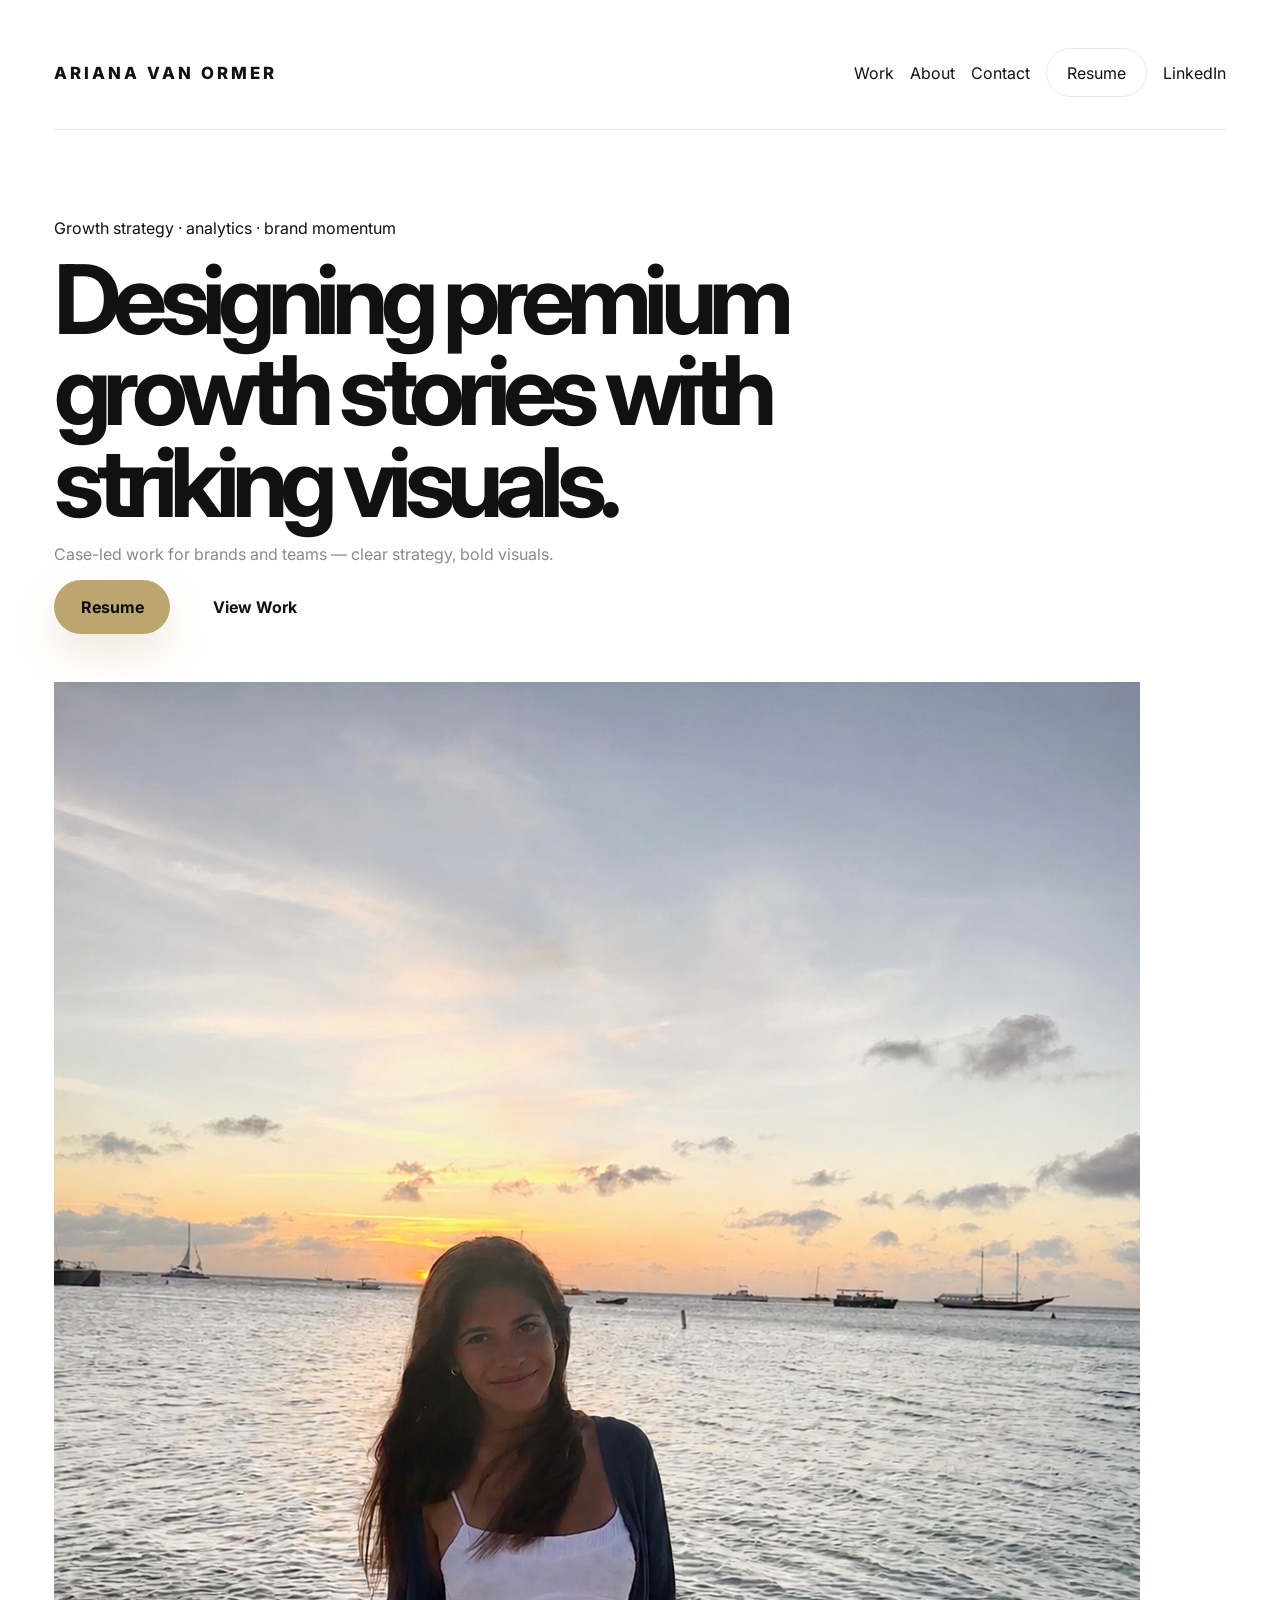
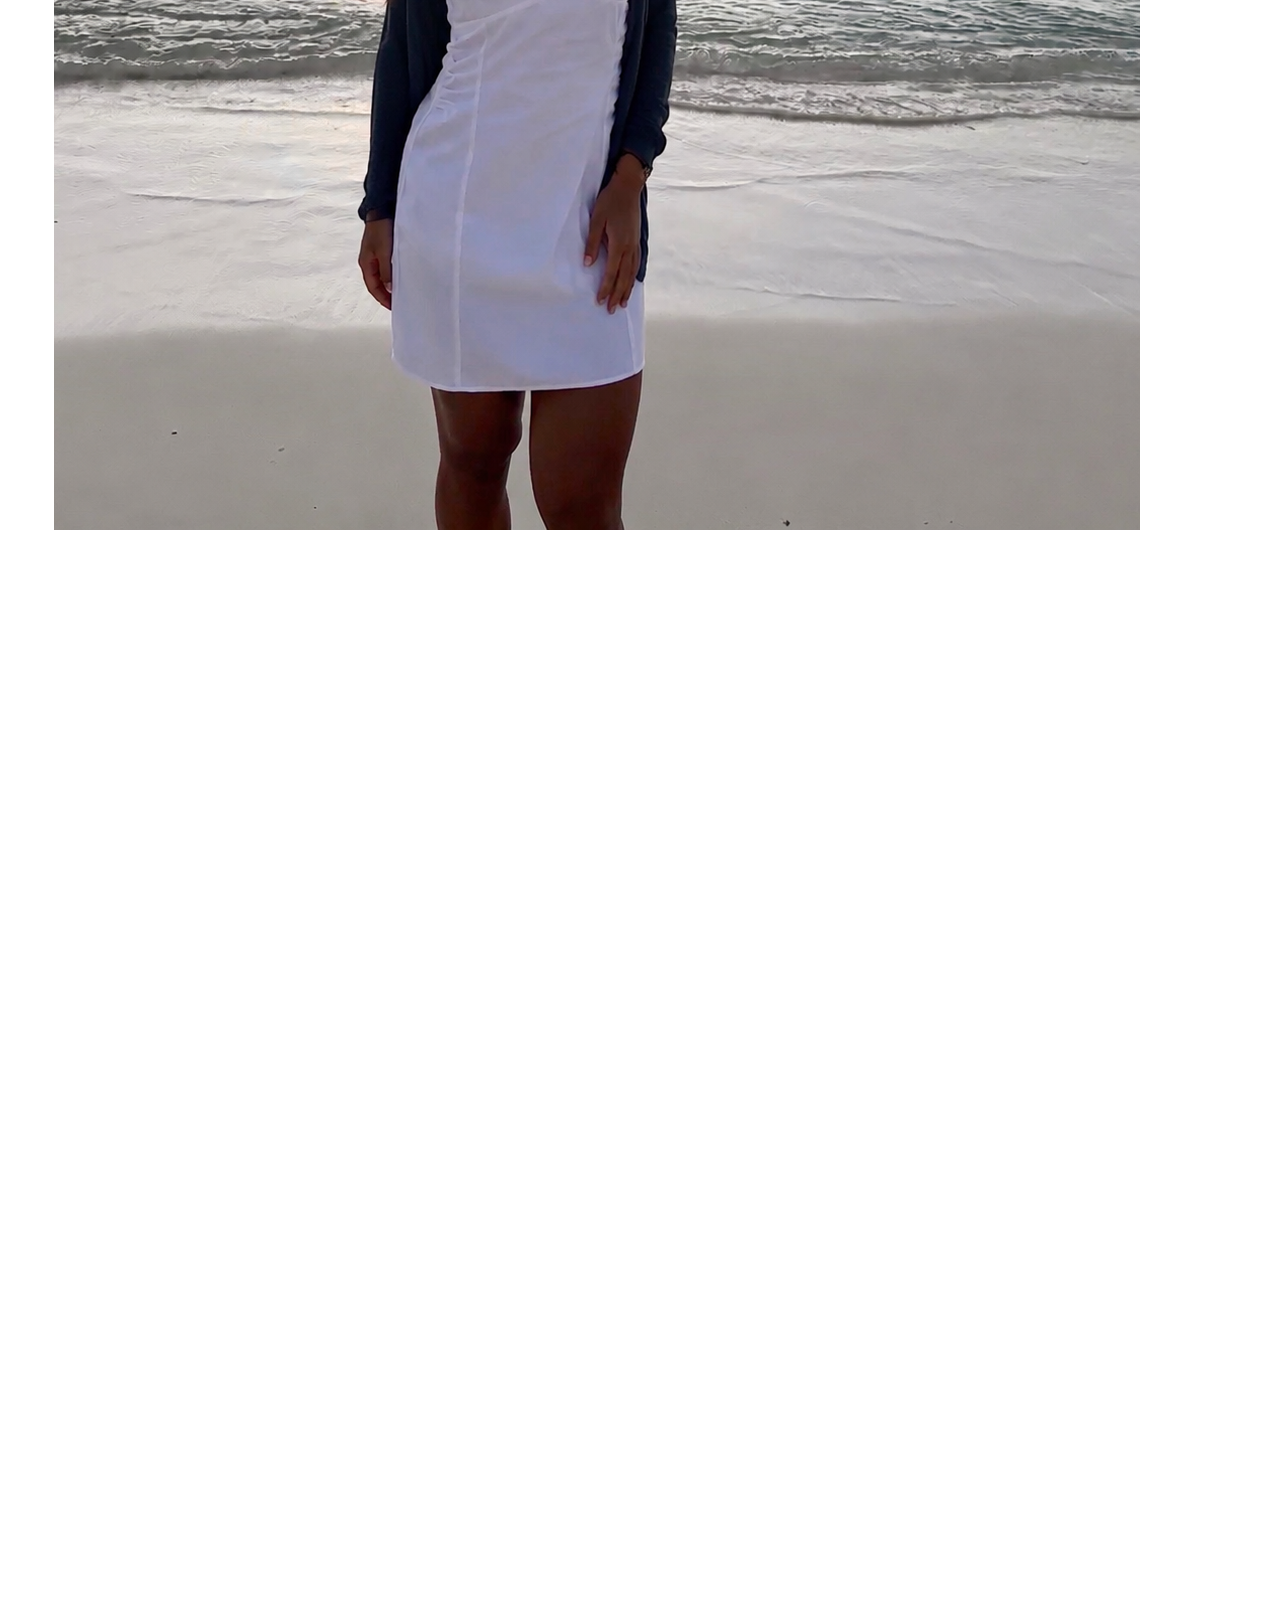
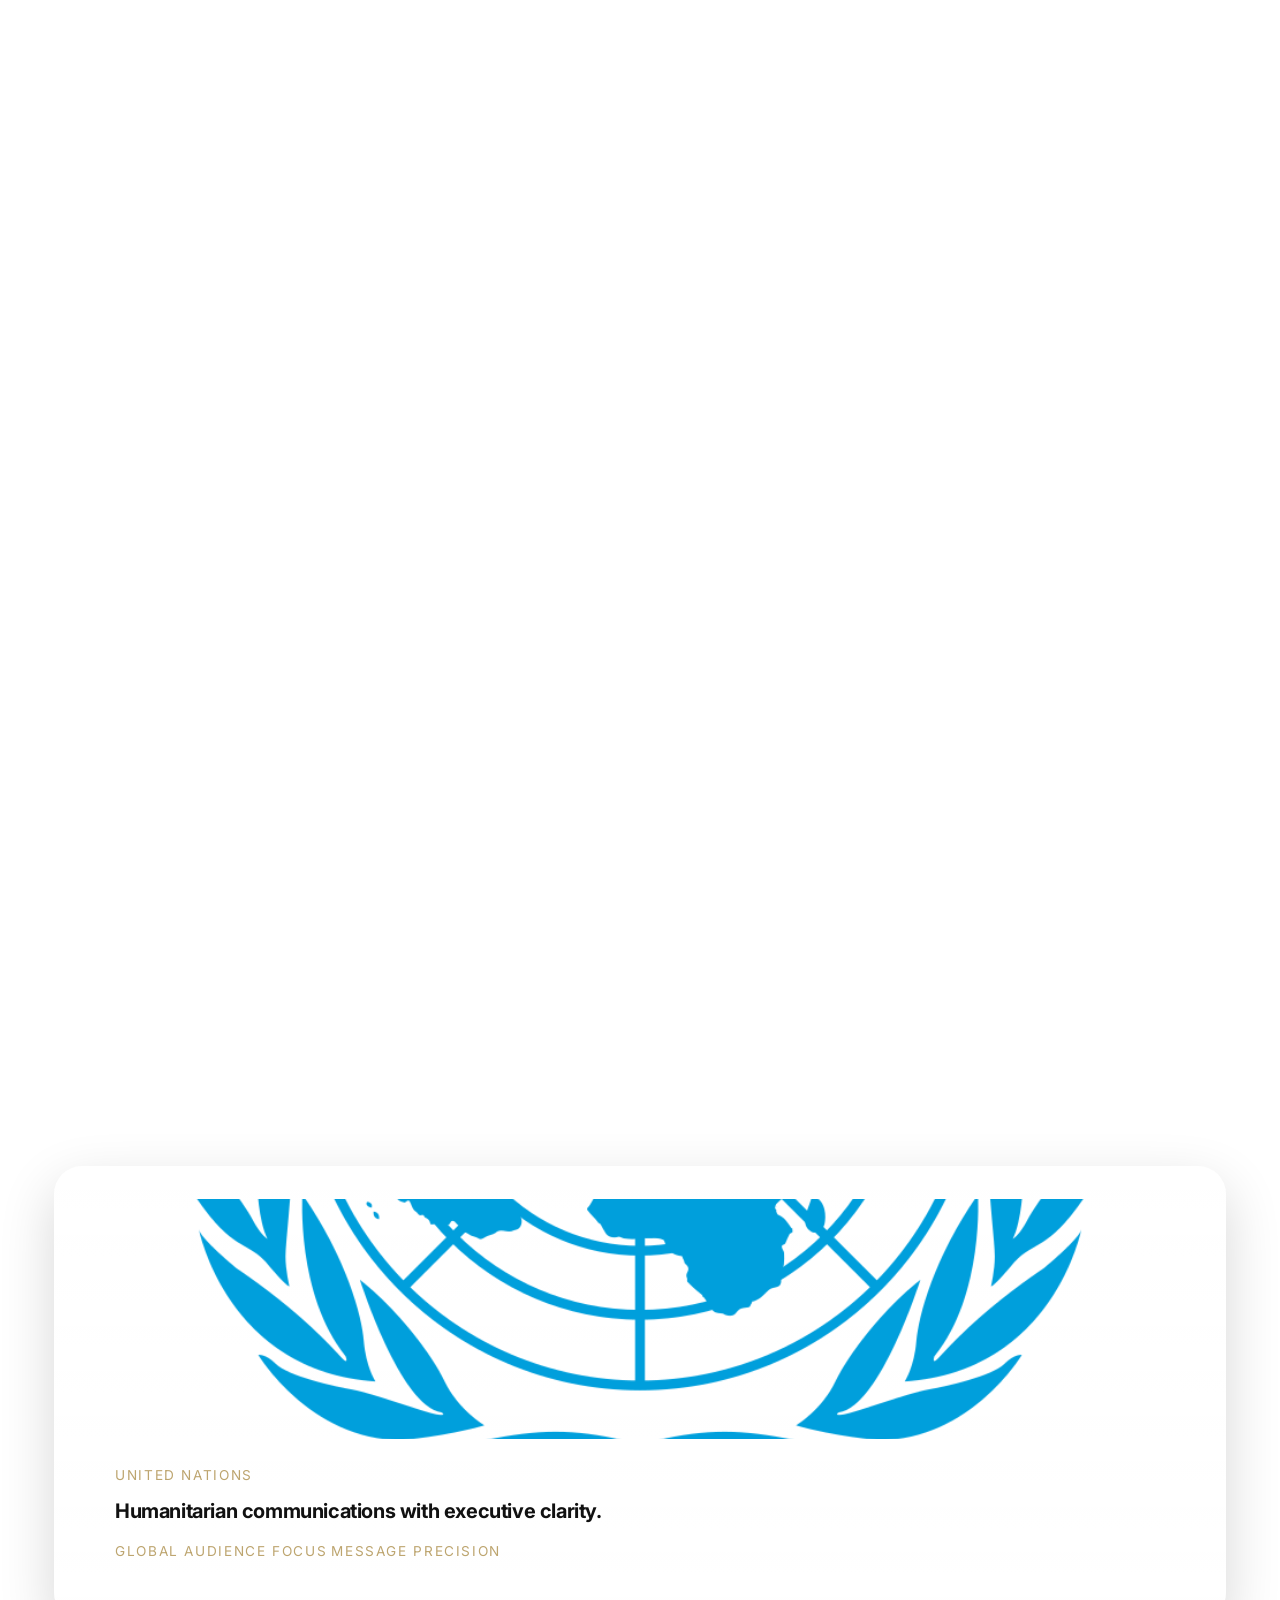
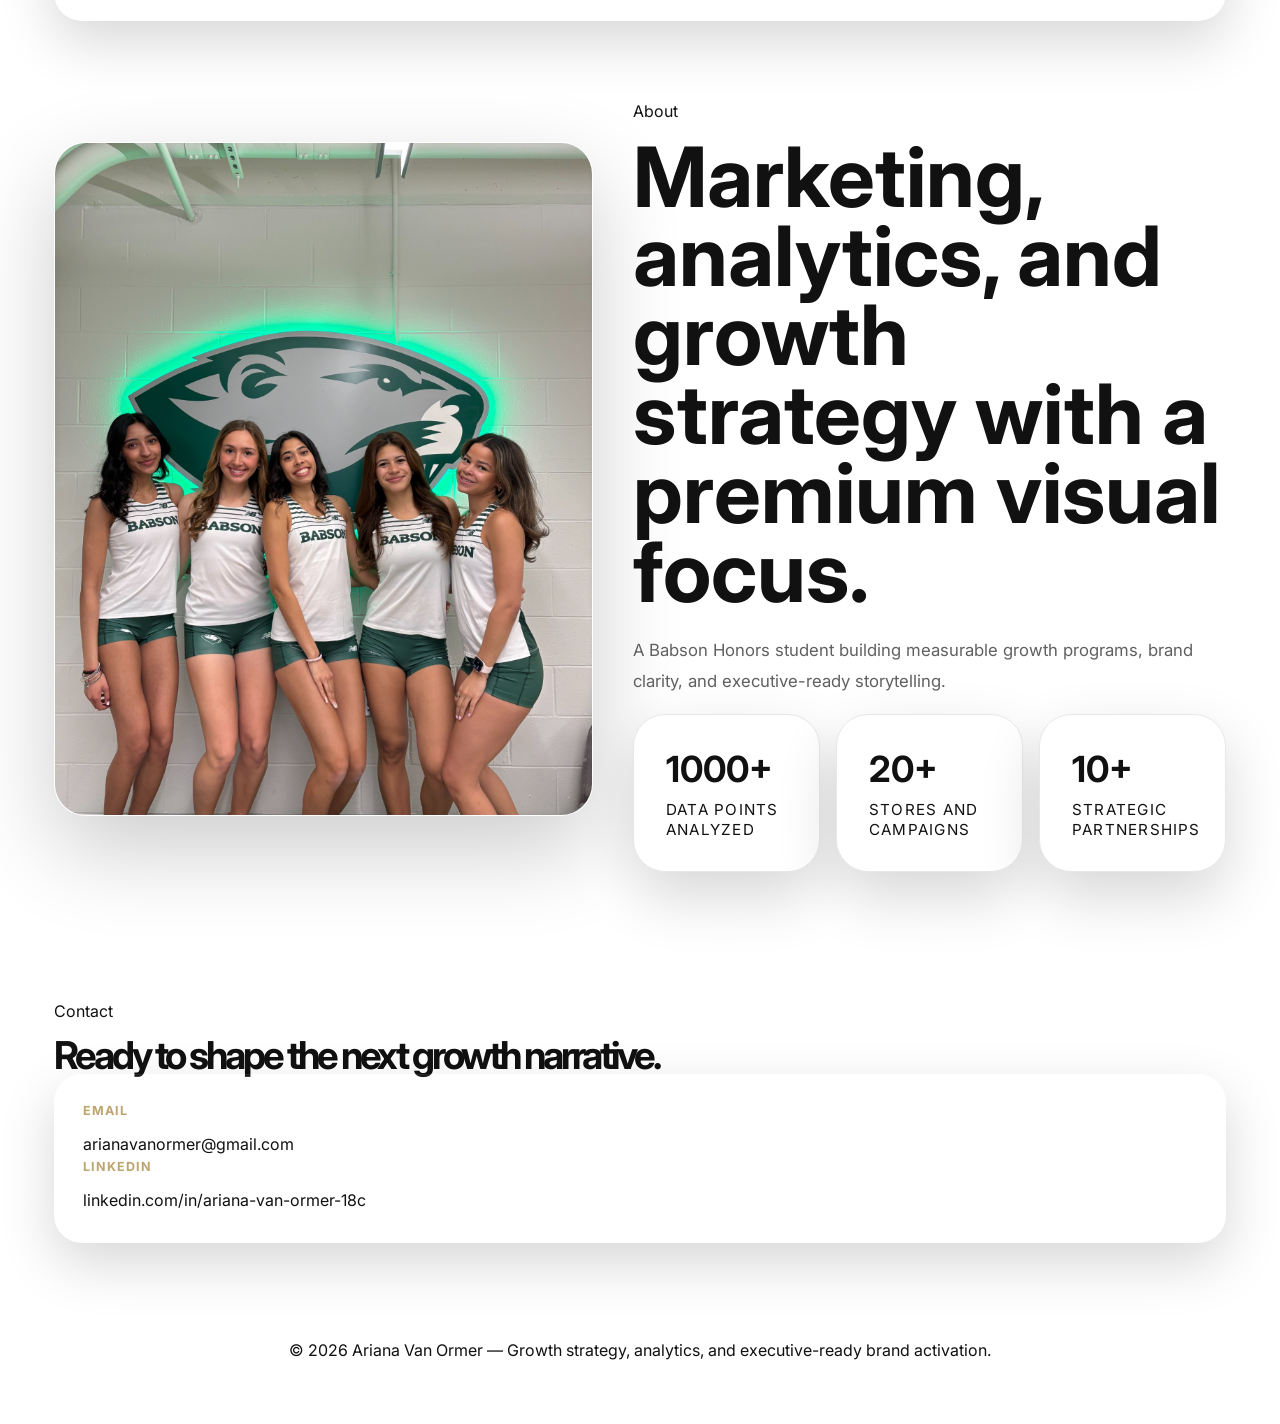
==== commit 68087114: "updates" ====
--- a/index.html
+++ b/index.html
@@ -4,7 +4,7 @@
   <meta charset="UTF-8">
   <meta name="viewport" content="width=device-width, initial-scale=1.0">
   <title>Ariana Van Ormer | Growth Strategy & Analytics Portfolio</title>
-  <meta name="description" content="Ariana Van Ormer is a growth strategist and analytics leader building transformative brand and digital growth programs for startups and enterprise teams.">
+  <meta name="description" content="Ariana Van Ormer builds premium growth strategy and analytics programs for ambitious brands, startups, and mission-driven teams.">
   <link rel="preconnect" href="https://fonts.googleapis.com">
   <link rel="preconnect" href="https://fonts.gstatic.com" crossorigin>
   <link href="https://fonts.googleapis.com/css2?family=Inter:wght@400;500;600;700;800&display=swap" rel="stylesheet">
@@ -19,97 +19,108 @@
         <span></span><span></span><span></span>
       </button>
       <nav class="site-nav">
-        <a href="#projects">Projects</a>
+        <a href="#projects">Work</a>
+        <a href="#about">About</a>
         <a href="#contact">Contact</a>
         <a class="nav-cta" href="resume.html">Resume</a>
+        <a href="https://www.linkedin.com/in/ariana-van-ormer-18c/" target="_blank" rel="noreferrer">LinkedIn</a>
       </nav>
     </header>
 
     <main>
-      <section class='hero' id='home'>
-        <div class='hero-copy'>
-          <p class='eyebrow'>Marketing · Analytics · Growth</p>
-          <h1>Ariana Van Ormer</h1>
-          <p class='hero-text'>Building premium customer and growth strategy for ambitious brands.</p>
-          <div class='hero-actions'>
-            <a class='button button-primary' href='resume.html'>Resume</a>
-            <a class='button button-secondary' href='projects/wayfair-growth-project.html'>Case Study</a>
+      <section class="hero" id="home">
+        <div class="hero-copy">
+          <p class="eyebrow">Growth strategy · analytics · brand momentum</p>
+          <h1>Designing premium growth stories with striking visuals.</h1>
+          <p class="hero-text">Case-led work for brands and teams — clear strategy, bold visuals.</p>
+          <div class="hero-actions">
+            <a class="button button-primary" href="resume.html">Resume</a>
+            <a class="button button-secondary" href="#projects">View Work</a>
           </div>
         </div>
-        <div class='hero-panel-grid'>
-          <div class='hero-panel-card'>
-            <span class='panel-label'>Impact</span>
-            <h2>Customer intelligence that moves teams.</h2>
-            <p>Visual strategy, data, and execution for mission-driven growth.</p>
-          </div>
-          <div class='hero-visual'>
-            <img src='assets/headshot.png' alt='Ariana Van Ormer'>
-          </div>
+
+        <div class="hero-visual">
+          <img src="assets/headshot.png" alt="Ariana Van Ormer portrait">
         </div>
       </section>
 
-      <section id='impact' class='metrics-strip'>
-        <div class='metric-card'>
-          <strong>1000+</strong>
-          <span>Customer data points</span>
-        </div>
-        <div class='metric-card'>
-          <strong>20+</strong>
-          <span>Stores analyzed</span>
-        </div>
-        <div class='metric-card'>
-          <strong>100+</strong>
-          <span>Community members reached</span>
+      <section class="section-block">
+        <div class="logo-strip">
+          <div class="logo-pill"><img src="assets/wayfair.png" alt="Wayfair logo"></div>
+          <div class="logo-pill"><img src="assets/timezone.png" alt="Timezone logo"></div>
+          <div class="logo-pill"><img src="assets/un.png" alt="UN logo"></div>
+          <div class="logo-pill"><img src="assets/tidyhook.png" alt="TidyHook logo"></div>
+          <div class="logo-pill"><img src="assets/servicebenefit.png" alt="The Service Benefit logo"></div>
         </div>
       </section>
 
-      <section id='projects' class='projects-section'>
-        <div class='section-heading'>
-          <p class='eyebrow'>Project Gallery</p>
-          <h2>Image-first case studies in analytics, growth, and community strategy.</h2>
+      <section id="projects" class="section-block">
+        <div class="section-heading">
+          <p class="eyebrow">Selected work</p>
+          <h2>Visual case studies built for clarity, metrics, and audience impact.</h2>
         </div>
-        <div class='projects-grid'>
-          <article class='project-card'>
-            <a href='projects/wayfair-growth-project.html'>
-              <div class='project-image'>
-                <img src='assets/wayfair.png' alt='Wayfair case study'>
-              </div>
-              <div class='project-content'>
+        <div class="projects-grid">
+          <article class="project-card">
+            <a href="projects/wayfair-growth-project.html">
+              <img src="assets/wayfair.png" alt="Wayfair case study">
+              <div class="project-card-copy">
                 <span>Wayfair</span>
-                <h3>AI-powered customer intelligence.</h3>
-                <div class='project-meta'>
+                <h3>AI-driven customer intelligence.</h3>
+                <div class="project-meta">
                   <span>1000+ data points</span>
                   <span>Live KPI dashboards</span>
                 </div>
               </div>
             </a>
           </article>
-          <article class='project-card'>
-            <a href='projects/timezone-case-study.html'>
-              <div class='project-image'>
-                <img src='assets/timezone.png' alt='Timezone case study'>
-              </div>
-              <div class='project-content'>
+          <article class="project-card">
+            <a href="projects/timezone-case-study.html">
+              <img src="assets/timezone.png" alt="Timezone case study">
+              <div class="project-card-copy">
                 <span>Timezone Entertainment</span>
-                <h3>Audience analytics for retail growth.</h3>
-                <div class='project-meta'>
+                <h3>Retail analytics turned into executive strategy.</h3>
+                <div class="project-meta">
                   <span>20+ stores</span>
-                  <span>Executive presentations</span>
+                  <span>Leadership-ready insights</span>
                 </div>
               </div>
             </a>
           </article>
-          <article class='project-card'>
-            <a href='projects/service-benefit-community-growth.html'>
-              <div class='project-image'>
-                <img src='assets/servicebenefit.png' alt='The Service Benefit'>
+          <article class="project-card">
+            <a href="projects/service-benefit-community-growth.html">
+              <img src="assets/servicebenefit.png" alt="The Service Benefit case study">
+              <div class="project-card-copy">
+                <span>The Service Benefit</span>
+                <h3>Community activation that scales impact.</h3>
+                <div class="project-meta">
+                  <span>100+ people reached</span>
+                  <span>20+ campaigns</span>
+                </div>
               </div>
-              <div class='project-content'>
-                <span>The Service Benefit</span>
-                <h3>Community partnerships that scale impact.</h3>
-                <div class='project-meta'>
-                  <span>100+ individuals</span>
-                  <span>20+ campaigns</span>
+            </a>
+          </article>
+          <article class="project-card">
+            <a href="projects/tidyhook-startup-growth.html">
+              <img src="assets/tidyhook.png" alt="TidyHook case study">
+              <div class="project-card-copy">
+                <span>TidyHook</span>
+                <h3>Startup growth built on customer discovery.</h3>
+                <div class="project-meta">
+                  <span>50+ interviews</span>
+                  <span>Product positioning</span>
+                </div>
+              </div>
+            </a>
+          </article>
+          <article class="project-card">
+            <a href="projects/un-communications.html">
+              <img src="assets/un.png" alt="UN case study">
+              <div class="project-card-copy">
+                <span>United Nations</span>
+                <h3>Humanitarian communications with executive clarity.</h3>
+                <div class="project-meta">
+                  <span>Global audience focus</span>
+                  <span>Message precision</span>
                 </div>
               </div>
             </a>
@@ -117,14 +128,41 @@
         </div>
       </section>
 
-      <section class='contact-section' id='contact'>
-        <div class='section-heading'>
-          <p class='eyebrow'>Contact</p>
-          <h2>Let's design growth with clarity.</h2>
+      <section id="about" class="section-block about-hero">
+        <div class="about-headshot">
+          <img src="assets/athlete.jpg" alt="Ariana Van Ormer athlete portrait">
         </div>
-        <div class='contact-card contact-simple'>
+        <div class="about-copy">
+          <p class="eyebrow">About</p>
+          <h1>Marketing, analytics, and growth strategy with a premium visual focus.</h1>
+          <p class="about-intro">A Babson Honors student building measurable growth programs, brand clarity, and executive-ready storytelling.</p>
+          <div class="metric-grid">
+            <div class="metric-card">
+              <strong>1000+</strong>
+              <span>Data points analyzed</span>
+            </div>
+            <div class="metric-card">
+              <strong>20+</strong>
+              <span>Stores and campaigns</span>
+            </div>
+            <div class="metric-card">
+              <strong>10+</strong>
+              <span>Strategic partnerships</span>
+            </div>
+          </div>
+        </div>
+      </section>
+
+      <section id="contact" class="section-block contact-section">
+        <div class="section-heading">
+          <p class="eyebrow">Contact</p>
+          <h2>Ready to shape the next growth narrative.</h2>
+        </div>
+        <div class="contact-card">
           <span>Email</span>
-          <a href='mailto:arianavanormer@gmail.com'>arianavanormer@gmail.com</a>
+          <a href="mailto:arianavanormer@gmail.com">arianavanormer@gmail.com</a>
+          <span>LinkedIn</span>
+          <a href="https://www.linkedin.com/in/ariana-van-ormer-18c/" target="_blank" rel="noreferrer">linkedin.com/in/ariana-van-ormer-18c</a>
         </div>
       </section>
     </main>
--- a/css/style.css
+++ b/css/style.css
@@ -1,16 +1,16 @@
 ﻿:root {
-  color-scheme: dark;
-  --bg: #0b0f15;
-  --surface: rgba(22, 27, 36, 0.92);
-  --surface-soft: rgba(28, 33, 44, 0.95);
-  --text: #eef0f4;
-  --muted: #9aa2af;
-  --muted-strong: #b8bcc6;
+  color-scheme: light;
+  --bg: #ffffff;
+  --surface: #f7f7f8;
+  --surface-soft: #ffffff;
+  --panel: #f3f4f6;
+  --text: #111111;
+  --muted: #5f5f5;
+  --muted-strong: #8a8a8a;
   --accent: #bda56f;
-  --accent-soft: rgba(189, 165, 111, 0.14);
-  --border: rgba(255, 255, 255, 0.08);
-  --shadow: 0 30px 90px rgba(0, 0, 0, 0.28);
-  --max-width: 1180px;
+  --border: #e6e7e8;
+  --shadow: 0 32px 90px rgba(17, 17, 17, 0.08);
+  --max-width: 1220px;
 }
 
 * {
@@ -25,9 +25,7 @@
   margin: 0;
   min-height: 100vh;
   font-family: 'Inter', system-ui, sans-serif;
-  background: radial-gradient(circle at top left, rgba(189, 165, 111, 0.11), transparent 24%),
-    radial-gradient(circle at bottom right, rgba(255, 255, 255, 0.05), transparent 18%),
-    linear-gradient(180deg, #0b0f15 0%, #07090d 100%);
+  background: #ffffff;
   color: var(--text);
 }
 
@@ -104,13 +102,17 @@
 }
 
 .site-header {
+  position: sticky;
+  top: 0;
+  z-index: 15;
   display: flex;
   align-items: center;
   justify-content: space-between;
   gap: 1rem;
   padding: 1rem 0 2rem;
-  position: relative;
-  z-index: 2;
+  background: rgba(255, 255, 255, 0.96);
+  backdrop-filter: blur(12px);
+  border-bottom: 1px solid var(--border);
 }
 
 .brand {
@@ -165,9 +167,10 @@
 
 .hero {
   display: grid;
-  grid-template-columns: 1fr;
-  gap: 2rem;
-  padding: 4rem 0 3rem;
+  grid-template-columns: 1.2fr 1fr;
+  gap: 3rem;
+  align-items: center;
+  padding: 4.5rem 0 4rem;
 }
 
 .hero-copy {
@@ -1090,367 +1093,185 @@
   }
 }
 
-:root {
-  color-scheme: light;
-  --bg: #ffffff;
-  --surface: #f5f5f6;
-  --surface-soft: #f7f7f8;
-  --text: #111111;
-  --muted: #6f6f6f;
-  --border: #e6e7e8;
-  --shadow: 0 32px 90px rgba(17, 17, 17, 0.08);
-  --max-width: 1260px;
-}
-
-body {
-  background: var(--bg);
-  color: var(--text);
-}
-
-.page-shell {
-  max-width: var(--max-width);
-  margin: 0 auto;
-  padding: 32px 32px 48px;
-}
-
-.site-header {
-  position: sticky;
-  top: 0;
-  z-index: 50;
-  display: flex;
-  justify-content: space-between;
-  align-items: center;
-  gap: 1rem;
-  padding: 24px 0;
-  background: rgba(255, 255, 255, 0.94);
-  backdrop-filter: blur(18px);
-  border-bottom: 1px solid rgba(17, 17, 17, 0.05);
-}
-
-.brand {
-  font-size: 1rem;
-  font-weight: 800;
-  letter-spacing: 0.26em;
-  text-transform: uppercase;
-}
-
-.site-nav {
+.logo-strip {
+  display: grid;
+  grid-template-columns: repeat(5, minmax(120px, 1fr));
+  gap: 1rem;
+  margin: 3rem 0 2rem;
+}
+
+.logo-pill {
   display: flex;
   align-items: center;
-  gap: 1.2rem;
-  flex-wrap: wrap;
-}
-
-.site-nav a {
-  color: var(--muted);
-  font-size: 0.95rem;
-  transition: color 0.24s ease;
-}
-
-.site-nav a:hover,
-.nav-cta:hover {
-  color: var(--text);
-}
-
-.nav-cta {
-  padding: 0.95rem 1.45rem;
-  border-radius: 999px;
-  border: 1px solid var(--border);
+  justify-content: center;
+  min-height: 88px;
+  padding: 1rem;
+  border-radius: 24px;
+  background: #f6f6f7;
+  border: 1px solid #e3e4e6;
+}
+
+.logo-pill img {
+  max-height: 32px;
+  object-fit: contain;
+}
+
+.about-hero {
+  grid-template-columns: 1fr 1.1fr;
+  align-items: center;
+  gap: 2.5rem;
+}
+
+.about-headshot img {
+  min-height: 540px;
+}
+
+.about-copy h1 {
+  font-size: clamp(3rem, 7vw, 5.2rem);
+}
+
+.about-intro {
+  color: #606060;
+  max-width: 600px;
+}
+
+.pillar-grid {
+  grid-template-columns: repeat(auto-fit, minmax(240px, 1fr));
+}
+
+.pillar-card {
+  padding: 2rem;
   background: #ffffff;
-  font-weight: 700;
-}
-
-.hero {
-  display: grid;
-  gap: 3rem;
-  min-height: calc(100vh - 140px);
-  padding: 4rem 0 5rem;
-}
-
-.hero-copy {
-  max-width: 720px;
-}
-
-.hero h1 {
-  margin: 0;
-  font-size: clamp(4.5rem, 10vw, 7rem);
-  line-height: 0.95;
-  letter-spacing: -0.08em;
-}
-
-.hero-text {
-  margin: 1.8rem 0 0;
+  border-color: #e6e7e8;
+}
+
+.pillar-card h2 {
+  color: #111111;
+}
+
+.contact-page {
+  min-height: calc(100vh - 160px);
+  display: grid;
+  place-items: center;
+  padding: 4rem 0;
+}
+
+.contact-panel {
+  width: 100%;
   max-width: 560px;
-  font-size: 1.05rem;
-  line-height: 1.8;
-  color: var(--muted);
-}
-
-.hero-actions {
-  display: flex;
-  flex-wrap: wrap;
-  gap: 1rem;
-  margin-top: 2.2rem;
-}
-
-.button {
-  display: inline-flex;
+  text-align: center;
+  display: grid;
+  gap: 1.5rem;
+  padding: 3rem 2.5rem;
+  border-radius: 32px;
+  background: #ffffff;
+  border: 1px solid #e6e7e8;
+  box-shadow: 0 34px 98px rgba(17, 17, 17, 0.08);
+}
+
+.contact-panel h1 {
+  margin: 0;
+  font-size: clamp(3rem, 8vw, 4.8rem);
+}
+
+.contact-details {
+  display: grid;
+  gap: 1rem;
+}
+
+.contact-item span {
+  color: #7b7b7b;
+}
+
+.contact-actions {
+  display: grid;
+  gap: 1rem;
+}
+
+.analytics-hero,
+.startup-hero {
+  grid-template-columns: 1fr 1fr;
   align-items: center;
-  justify-content: center;
-  gap: 0.5rem;
-  padding: 1rem 1.6rem;
-  border-radius: 999px;
-  border: 1px solid transparent;
-  font-weight: 700;
-  transition: transform 0.24s ease, border-color 0.24s ease, background-color 0.24s ease;
-}
-
-.button:hover {
-  transform: translateY(-2px);
-}
-
-.button-primary {
-  background: #111111;
-  color: #ffffff;
-}
-
-.button-secondary {
+  gap: 2.5rem;
+}
+
+.analytics-hero-copy h1,
+.startup-hero-copy h1 {
+  font-size: clamp(3.5rem, 7vw, 5.2rem);
+}
+
+.analytics-hero-image,
+.startup-hero-image,
+.case-hero-image {
+  min-height: 520px;
+}
+
+.analytics-metrics,
+.startup-metrics,
+.metrics-strip {
+  grid-template-columns: repeat(auto-fit, minmax(200px, 1fr));
+}
+
+.analytics-metric-card,
+.startup-metric-card,
+.metric-card,
+.case-metric-card {
   background: #ffffff;
-  color: #111111;
-  border-color: var(--border);
-}
-
-.hero-panel-grid {
-  display: grid;
-  gap: 1.5rem;
-  grid-template-columns: minmax(280px, 1fr) minmax(320px, 420px);
-  align-items: center;
-}
-
-.hero-panel-card,
-.hero-visual {
-  border-radius: 32px;
-}
-
-.hero-panel-card {
-  padding: 2.4rem;
-  background: var(--surface-soft);
-  box-shadow: var(--shadow);
-}
-
-.hero-panel-card h2 {
-  margin: 0;
-  font-size: clamp(2.4rem, 4vw, 3.4rem);
-  line-height: 1;
-}
-
-.hero-panel-card p {
-  margin: 1.5rem 0 0;
-  color: var(--muted);
-  font-size: 1rem;
-  line-height: 1.85;
-}
-
-.hero-visual {
-  overflow: hidden;
-  background: var(--surface);
-}
-
-.hero-visual img {
-  width: 100%;
-  height: 100%;
-  min-height: 450px;
-  object-fit: cover;
-}
-
-.metrics-strip {
-  display: grid;
-  gap: 1rem;
-  grid-template-columns: repeat(auto-fit, minmax(180px, 1fr));
-  margin: 5rem 0 4rem;
-}
-
-.metric-card {
-  padding: 2rem;
-  border-radius: 28px;
-  background: var(--surface-soft);
-  border: 1px solid var(--border);
-  box-shadow: var(--shadow);
-}
-
-.metric-card strong {
-  display: block;
-  font-size: clamp(2.5rem, 5vw, 3.5rem);
-  line-height: 1;
-}
-
-.metric-card span {
-  color: var(--muted);
-  text-transform: uppercase;
-  letter-spacing: 0.18em;
-  font-size: 0.82rem;
-}
-
-.projects-section {
-  padding-bottom: 4rem;
-}
-
-.section-heading {
-  max-width: 720px;
-  margin-bottom: 2rem;
-}
-
-.section-heading h2 {
-  margin: 0;
-  font-size: clamp(2.8rem, 5vw, 4rem);
-  line-height: 1.03;
-}
-
-.projects-grid {
-  display: grid;
-  gap: 1.5rem;
-  grid-template-columns: repeat(auto-fit, minmax(320px, 1fr));
-}
-
-.project-card {
-  overflow: hidden;
+  border-color: #e6e7e8;
+}
+
+.analytics-summary-grid,
+.case-card-grid,
+.timeline-grid,
+.pillar-grid {
+  gap: 1.25rem;
+}
+
+.timeline-section {
+  padding: 3rem 0 4rem;
+}
+
+.timeline-step {
+  padding: 2.2rem 2rem 2rem 3.8rem;
   background: #ffffff;
-  border-radius: 32px;
-  border: 1px solid rgba(17, 17, 17, 0.05);
-  box-shadow: var(--shadow);
-  transition: transform 0.28s ease, box-shadow 0.28s ease;
-}
-
-.project-card:hover {
-  transform: translateY(-4px);
-  box-shadow: 0 40px 120px rgba(17, 17, 17, 0.14);
-}
-
-.project-image {
-  overflow: hidden;
-  min-height: 320px;
-}
-
-.project-image img {
-  width: 100%;
-  height: 100%;
-  object-fit: cover;
-  transition: transform 0.4s ease;
-}
-
-.project-card:hover .project-image img {
-  transform: scale(1.02);
-}
-
-.project-content {
-  padding: 2rem;
-}
-
-.project-content span {
-  display: block;
-  margin-bottom: 1rem;
-  color: var(--muted);
-  text-transform: uppercase;
-  letter-spacing: 0.16em;
-  font-size: 0.82rem;
-}
-
-.project-content h3 {
-  margin: 0;
-  font-size: 1.65rem;
-  line-height: 1.1;
-}
-
-.project-meta {
-  display: grid;
-  gap: 0.85rem;
-  margin-top: 1.75rem;
-}
-
-.project-meta span {
-  display: inline-block;
-  padding: 0.95rem 1rem;
-  border-radius: 999px;
-  background: var(--surface);
-  color: var(--muted);
-  font-size: 0.88rem;
-}
-
-.contact-section {
-  padding-bottom: 2rem;
-}
-
-.contact-card {
-  display: inline-grid;
-  gap: 0.75rem;
-  padding: 2rem 2.5rem;
-  border-radius: 28px;
-  background: var(--surface-soft);
-  border: 1px solid var(--border);
-  box-shadow: var(--shadow);
-  max-width: 480px;
-}
-
-.contact-card span {
-  color: var(--muted);
-  font-size: 0.82rem;
-  text-transform: uppercase;
-  letter-spacing: 0.18em;
-}
-
-.contact-card a {
-  color: var(--text);
-  font-size: 1rem;
-  font-weight: 600;
-}
-
-.site-footer {
-  padding: 2rem 0 1rem;
-  color: var(--muted);
-  font-size: 0.95rem;
-  text-align: center;
-}
-
-@media (max-width: 900px) {
-  .page-shell {
-    padding: 28px 24px 40px;
-  }
-
+  border-color: #e6e7e8;
+}
+
+.timeline-step span {
+  color: #bda56f;
+}
+
+.timeline-step::before {
+  background: #bda56f;
+}
+
+@media (max-width: 1024px) {
+  .about-hero,
+  .analytics-hero,
+  .startup-hero,
+  .case-hero {
+    grid-template-columns: 1fr;
+  }
+
+  .logo-strip {
+    grid-template-columns: repeat(2, minmax(140px, 1fr));
+  }
+}
+
+@media (max-width: 720px) {
   .hero {
-    min-height: auto;
-  }
-
-  .hero-panel-grid {
     grid-template-columns: 1fr;
   }
 
-  .hero h1 {
-    font-size: clamp(3.5rem, 11vw, 5rem);
-  }
-}
-
-@media (max-width: 640px) {
-  .site-header {
-    flex-direction: column;
-    align-items: flex-start;
-    gap: 1.25rem;
-  }
-
-  .site-nav {
-    width: 100%;
-    justify-content: flex-start;
-  }
-
-  .hero-actions,
-  .hero-text {
-    width: 100%;
-  }
-
-  .button {
-    width: 100%;
-  }
-
-  .projects-grid {
-    grid-template-columns: 1fr;
-  }
-}
+  .about-hero,
+  .analytics-hero,
+  .startup-hero,
+  .case-hero {
+    gap: 1.5rem;
+  }
+
+  .project-card img {
+    height: 220px;
+  }
+}
+
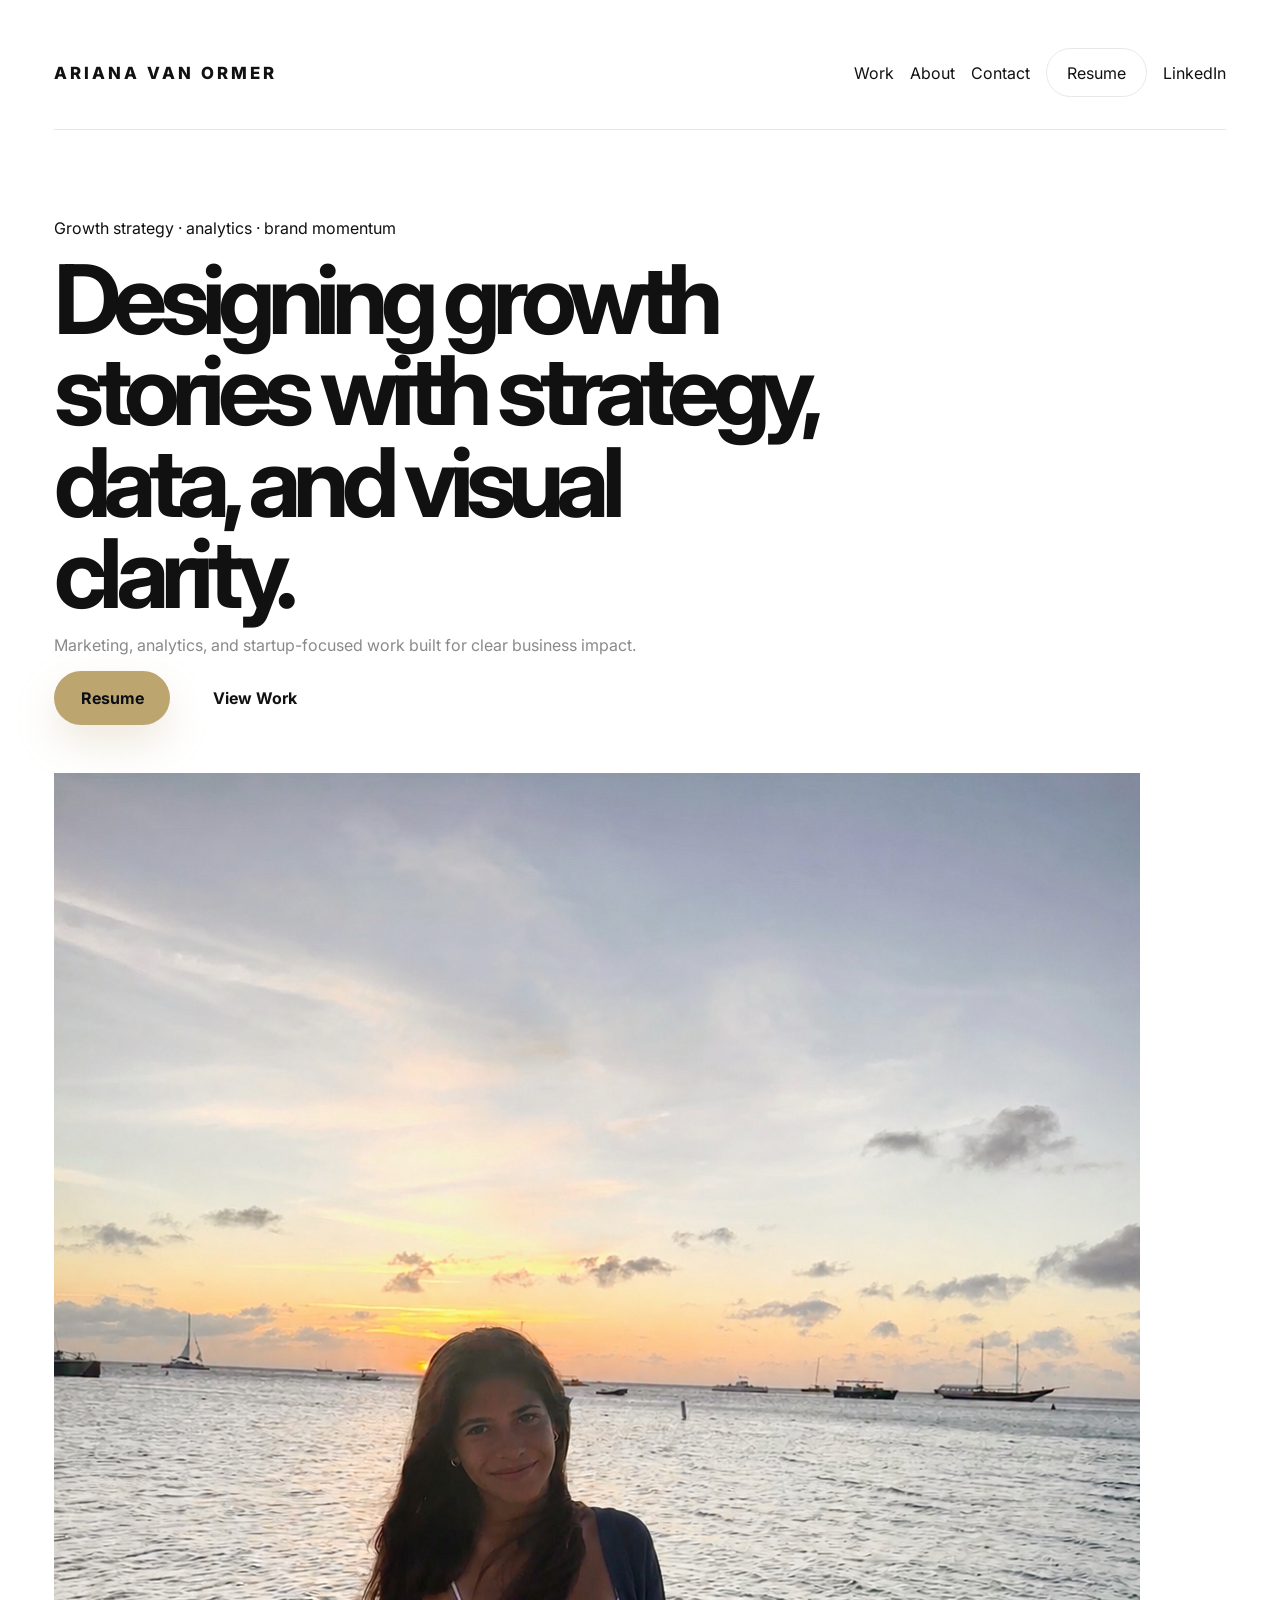
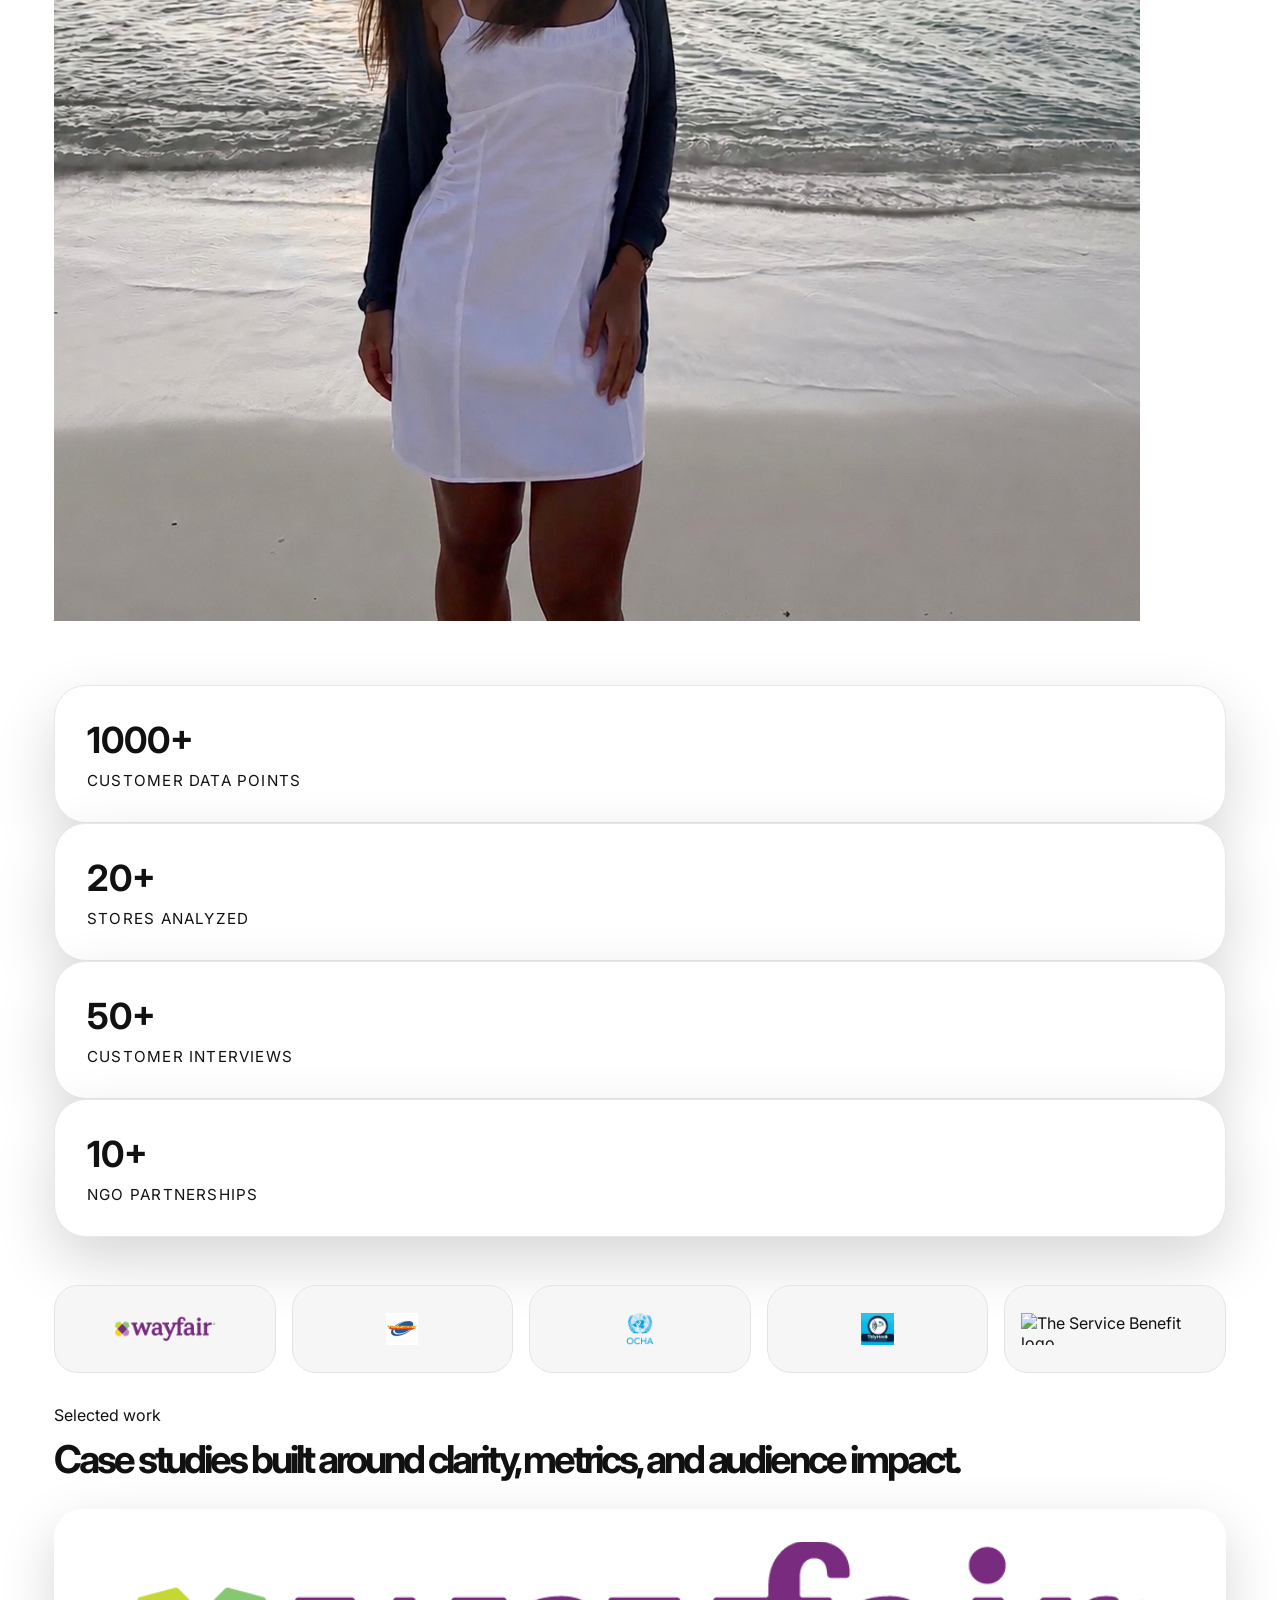
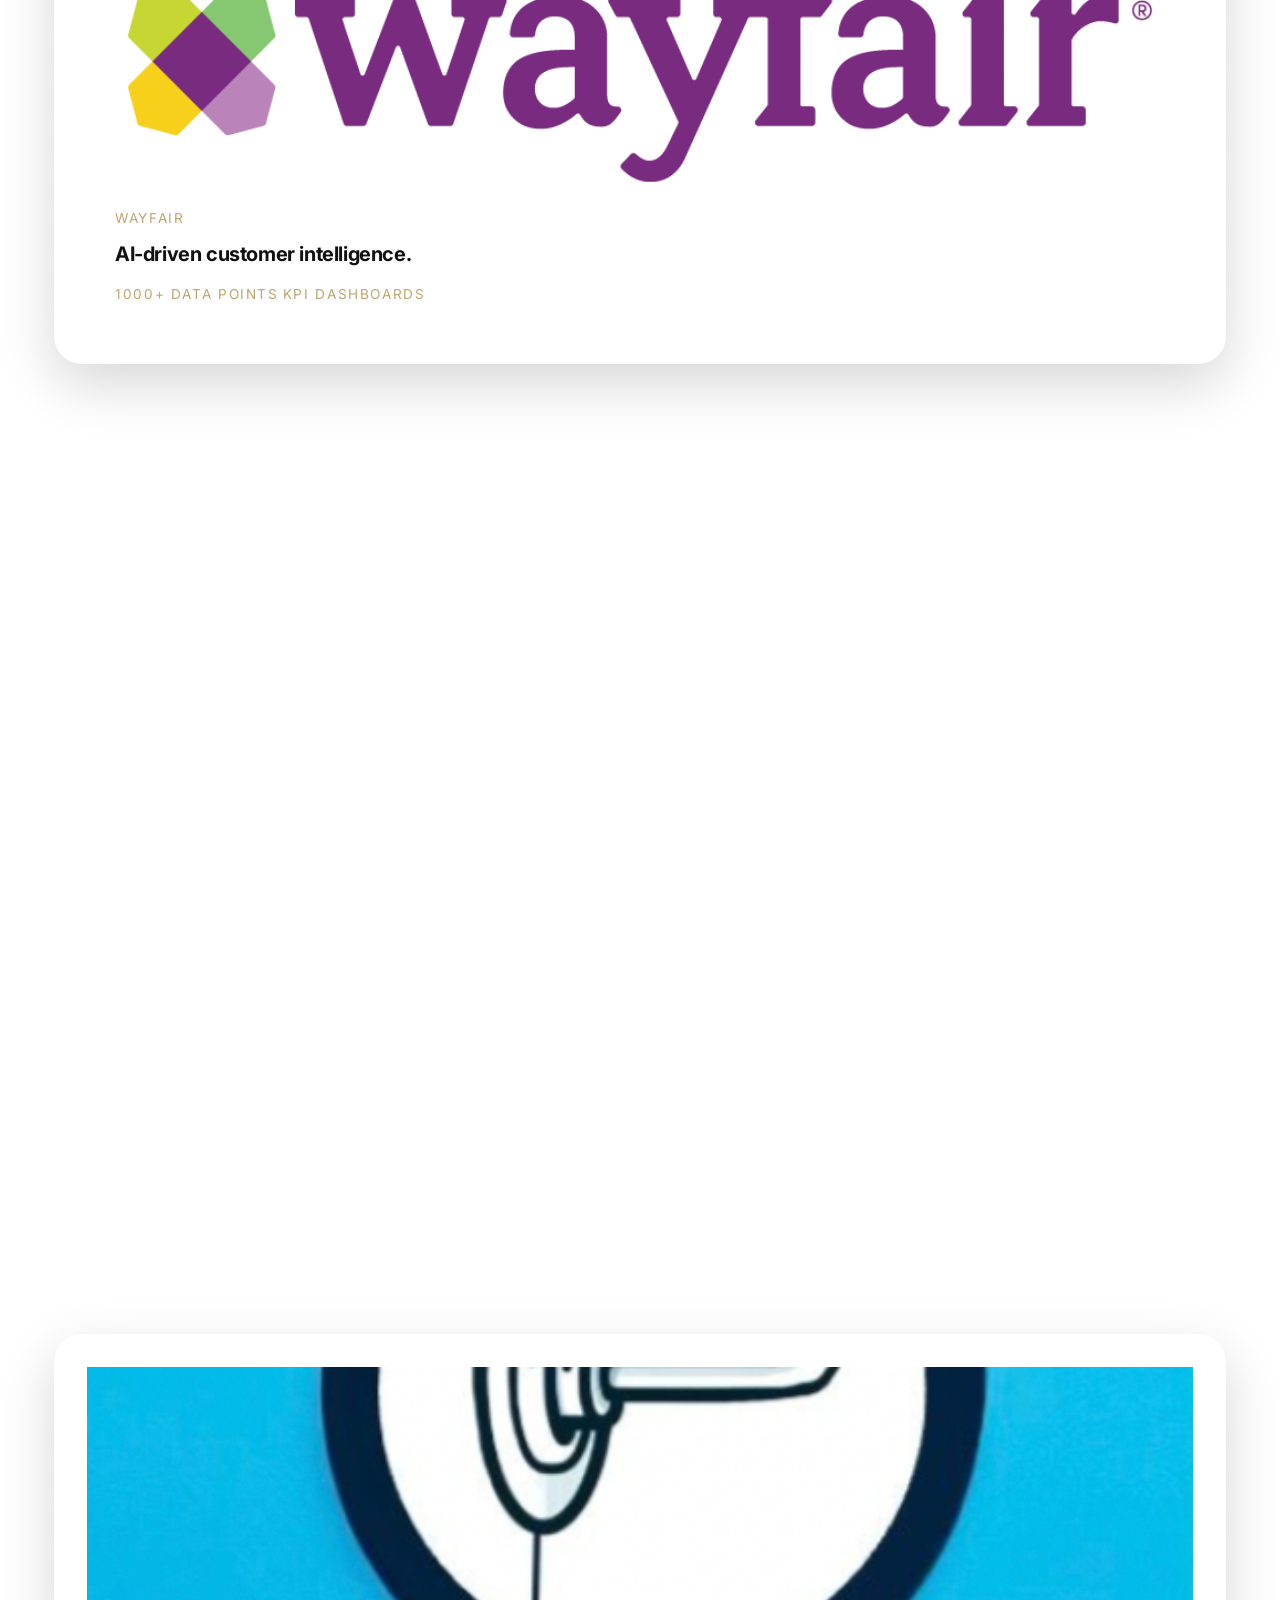
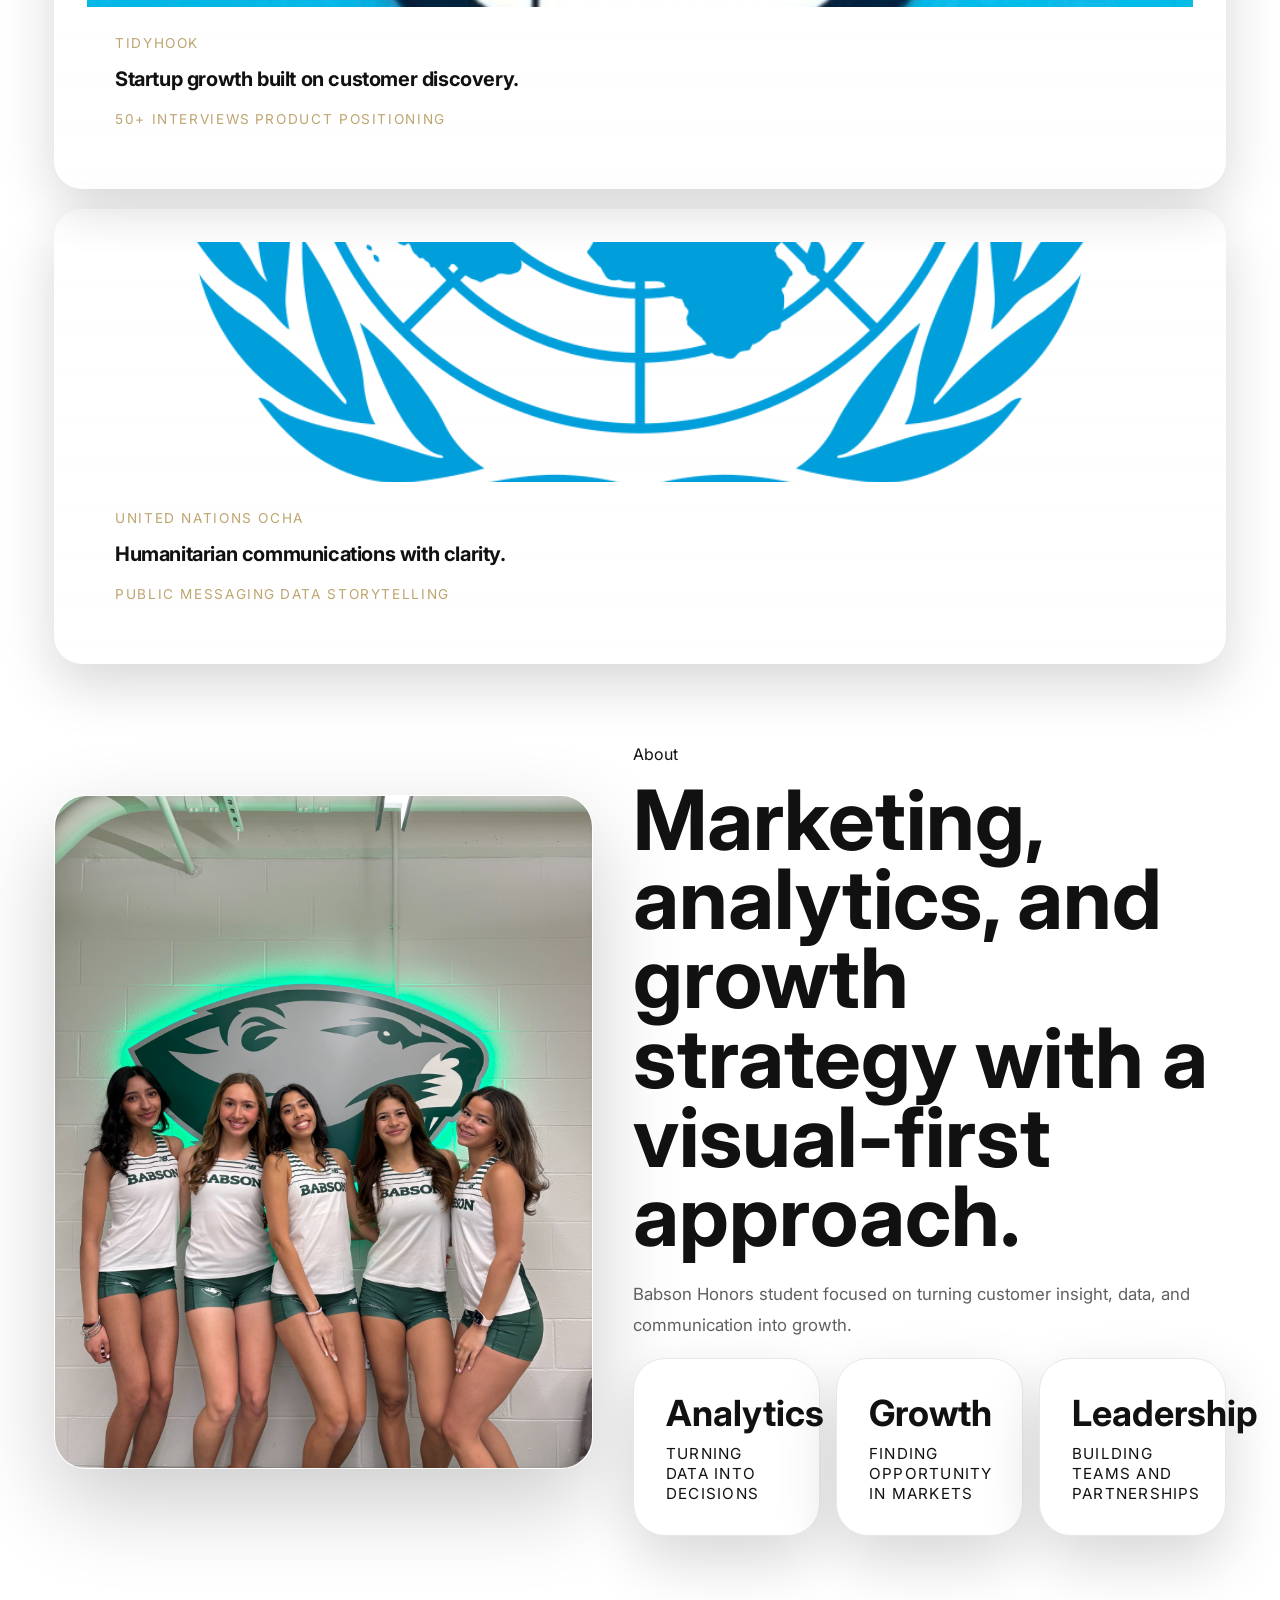
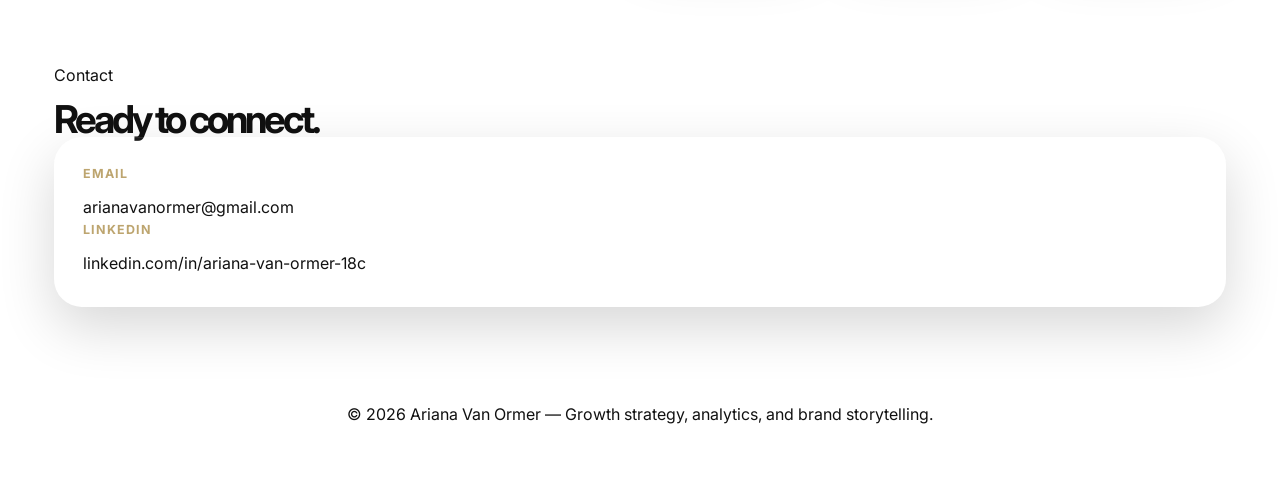
==== commit 6f830f83: "updates" ====
--- a/index.html
+++ b/index.html
@@ -4,25 +4,32 @@
   <meta charset="UTF-8">
   <meta name="viewport" content="width=device-width, initial-scale=1.0">
   <title>Ariana Van Ormer | Growth Strategy & Analytics Portfolio</title>
-  <meta name="description" content="Ariana Van Ormer builds premium growth strategy and analytics programs for ambitious brands, startups, and mission-driven teams.">
+  <meta name="description" content="Ariana Van Ormer builds growth strategy, analytics, and brand storytelling projects for ambitious brands, startups, and mission-driven teams.">
+
   <link rel="preconnect" href="https://fonts.googleapis.com">
   <link rel="preconnect" href="https://fonts.gstatic.com" crossorigin>
   <link href="https://fonts.googleapis.com/css2?family=Inter:wght@400;500;600;700;800&display=swap" rel="stylesheet">
-  <link rel="stylesheet" href="css/style.css">
-  <script defer src="js/script.js"></script>
+
+  <link rel="stylesheet" href="./css/style.css">
+  <script defer src="./js/script.js"></script>
 </head>
+
 <body>
   <div class="page-shell">
     <header class="site-header">
-      <a class="brand" href="index.html">Ariana Van Ormer</a>
+      <a class="brand" href="./index.html">Ariana Van Ormer</a>
+
       <button class="nav-toggle" aria-label="Open navigation">
-        <span></span><span></span><span></span>
+        <span></span>
+        <span></span>
+        <span></span>
       </button>
+
       <nav class="site-nav">
         <a href="#projects">Work</a>
         <a href="#about">About</a>
         <a href="#contact">Contact</a>
-        <a class="nav-cta" href="resume.html">Resume</a>
+        <a class="nav-cta" href="./resume.html">Resume</a>
         <a href="https://www.linkedin.com/in/ariana-van-ormer-18c/" target="_blank" rel="noreferrer">LinkedIn</a>
       </nav>
     </header>
@@ -31,64 +38,104 @@
       <section class="hero" id="home">
         <div class="hero-copy">
           <p class="eyebrow">Growth strategy · analytics · brand momentum</p>
-          <h1>Designing premium growth stories with striking visuals.</h1>
-          <p class="hero-text">Case-led work for brands and teams — clear strategy, bold visuals.</p>
+          <h1>Designing growth stories with strategy, data, and visual clarity.</h1>
+          <p class="hero-text">Marketing, analytics, and startup-focused work built for clear business impact.</p>
+
           <div class="hero-actions">
-            <a class="button button-primary" href="resume.html">Resume</a>
+            <a class="button button-primary" href="./resume.html">Resume</a>
             <a class="button button-secondary" href="#projects">View Work</a>
           </div>
         </div>
 
         <div class="hero-visual">
-          <img src="assets/headshot.png" alt="Ariana Van Ormer portrait">
+          <img src="./assets/headshot.png?v=3" alt="Ariana Van Ormer portrait">
+        </div>
+      </section>
+
+      <section class="section-block metrics-strip">
+        <div class="metric-card">
+          <strong>1000+</strong>
+          <span>Customer data points</span>
+        </div>
+
+        <div class="metric-card">
+          <strong>20+</strong>
+          <span>Stores analyzed</span>
+        </div>
+
+        <div class="metric-card">
+          <strong>50+</strong>
+          <span>Customer interviews</span>
+        </div>
+
+        <div class="metric-card">
+          <strong>10+</strong>
+          <span>NGO partnerships</span>
         </div>
       </section>
 
       <section class="section-block">
         <div class="logo-strip">
-          <div class="logo-pill"><img src="assets/wayfair.png" alt="Wayfair logo"></div>
-          <div class="logo-pill"><img src="assets/timezone.png" alt="Timezone logo"></div>
-          <div class="logo-pill"><img src="assets/un.png" alt="UN logo"></div>
-          <div class="logo-pill"><img src="assets/tidyhook.png" alt="TidyHook logo"></div>
-          <div class="logo-pill"><img src="assets/servicebenefit.png" alt="The Service Benefit logo"></div>
+          <div class="logo-pill">
+            <img src="./assets/wayfair.png?v=3" alt="Wayfair logo">
+          </div>
+
+          <div class="logo-pill">
+            <img src="./assets/timezone.png?v=3" alt="Timezone logo">
+          </div>
+
+          <div class="logo-pill">
+            <img src="./assets/un.png?v=3" alt="United Nations logo">
+          </div>
+
+          <div class="logo-pill">
+            <img src="./assets/tidyhook.png?v=3" alt="TidyHook logo">
+          </div>
+
+          <div class="logo-pill">
+            <img src="./assets/servicebenefit.png?v=3" alt="The Service Benefit logo">
+          </div>
         </div>
       </section>
 
       <section id="projects" class="section-block">
         <div class="section-heading">
           <p class="eyebrow">Selected work</p>
-          <h2>Visual case studies built for clarity, metrics, and audience impact.</h2>
-        </div>
+          <h2>Case studies built around clarity, metrics, and audience impact.</h2>
+        </div>
+
         <div class="projects-grid">
           <article class="project-card">
-            <a href="projects/wayfair-growth-project.html">
-              <img src="assets/wayfair.png" alt="Wayfair case study">
+            <a href="./projects/wayfair-growth-project.html">
+              <img src="./assets/wayfair.png?v=3" alt="Wayfair case study">
               <div class="project-card-copy">
                 <span>Wayfair</span>
                 <h3>AI-driven customer intelligence.</h3>
                 <div class="project-meta">
                   <span>1000+ data points</span>
-                  <span>Live KPI dashboards</span>
-                </div>
-              </div>
-            </a>
-          </article>
-          <article class="project-card">
-            <a href="projects/timezone-case-study.html">
-              <img src="assets/timezone.png" alt="Timezone case study">
+                  <span>KPI dashboards</span>
+                </div>
+              </div>
+            </a>
+          </article>
+
+          <article class="project-card">
+            <a href="./projects/timezone-case-study.html">
+              <img src="./assets/timezone.png?v=3" alt="Timezone case study">
               <div class="project-card-copy">
                 <span>Timezone Entertainment</span>
                 <h3>Retail analytics turned into executive strategy.</h3>
                 <div class="project-meta">
                   <span>20+ stores</span>
-                  <span>Leadership-ready insights</span>
-                </div>
-              </div>
-            </a>
-          </article>
-          <article class="project-card">
-            <a href="projects/service-benefit-community-growth.html">
-              <img src="assets/servicebenefit.png" alt="The Service Benefit case study">
+                  <span>Growth insights</span>
+                </div>
+              </div>
+            </a>
+          </article>
+
+          <article class="project-card">
+            <a href="./projects/service-benefit-community-growth.html">
+              <img src="./assets/servicebenefit.png?v=3" alt="The Service Benefit case study">
               <div class="project-card-copy">
                 <span>The Service Benefit</span>
                 <h3>Community activation that scales impact.</h3>
@@ -99,9 +146,10 @@
               </div>
             </a>
           </article>
-          <article class="project-card">
-            <a href="projects/tidyhook-startup-growth.html">
-              <img src="assets/tidyhook.png" alt="TidyHook case study">
+
+          <article class="project-card">
+            <a href="./projects/tidyhook-startup-growth.html">
+              <img src="./assets/tidyhook.png?v=3" alt="TidyHook case study">
               <div class="project-card-copy">
                 <span>TidyHook</span>
                 <h3>Startup growth built on customer discovery.</h3>
@@ -112,15 +160,16 @@
               </div>
             </a>
           </article>
-          <article class="project-card">
-            <a href="projects/un-communications.html">
-              <img src="assets/un.png" alt="UN case study">
-              <div class="project-card-copy">
-                <span>United Nations</span>
-                <h3>Humanitarian communications with executive clarity.</h3>
-                <div class="project-meta">
-                  <span>Global audience focus</span>
-                  <span>Message precision</span>
+
+          <article class="project-card">
+            <a href="./projects/un-communications.html">
+              <img src="./assets/un.png?v=3" alt="United Nations case study">
+              <div class="project-card-copy">
+                <span>United Nations OCHA</span>
+                <h3>Humanitarian communications with clarity.</h3>
+                <div class="project-meta">
+                  <span>Public messaging</span>
+                  <span>Data storytelling</span>
                 </div>
               </div>
             </a>
@@ -130,24 +179,28 @@
 
       <section id="about" class="section-block about-hero">
         <div class="about-headshot">
-          <img src="assets/athlete.jpg" alt="Ariana Van Ormer athlete portrait">
-        </div>
+          <img src="./assets/athlete.jpg?v=3" alt="Ariana Van Ormer athlete portrait">
+        </div>
+
         <div class="about-copy">
           <p class="eyebrow">About</p>
-          <h1>Marketing, analytics, and growth strategy with a premium visual focus.</h1>
-          <p class="about-intro">A Babson Honors student building measurable growth programs, brand clarity, and executive-ready storytelling.</p>
+          <h1>Marketing, analytics, and growth strategy with a visual-first approach.</h1>
+          <p class="about-intro">Babson Honors student focused on turning customer insight, data, and communication into growth.</p>
+
           <div class="metric-grid">
             <div class="metric-card">
-              <strong>1000+</strong>
-              <span>Data points analyzed</span>
+              <strong>Analytics</strong>
+              <span>Turning data into decisions</span>
             </div>
+
             <div class="metric-card">
-              <strong>20+</strong>
-              <span>Stores and campaigns</span>
+              <strong>Growth</strong>
+              <span>Finding opportunity in markets</span>
             </div>
+
             <div class="metric-card">
-              <strong>10+</strong>
-              <span>Strategic partnerships</span>
+              <strong>Leadership</strong>
+              <span>Building teams and partnerships</span>
             </div>
           </div>
         </div>
@@ -156,11 +209,13 @@
       <section id="contact" class="section-block contact-section">
         <div class="section-heading">
           <p class="eyebrow">Contact</p>
-          <h2>Ready to shape the next growth narrative.</h2>
-        </div>
+          <h2>Ready to connect.</h2>
+        </div>
+
         <div class="contact-card">
           <span>Email</span>
           <a href="mailto:arianavanormer@gmail.com">arianavanormer@gmail.com</a>
+
           <span>LinkedIn</span>
           <a href="https://www.linkedin.com/in/ariana-van-ormer-18c/" target="_blank" rel="noreferrer">linkedin.com/in/ariana-van-ormer-18c</a>
         </div>
@@ -168,8 +223,8 @@
     </main>
 
     <footer class="site-footer">
-      <p>© 2026 Ariana Van Ormer — Growth strategy, analytics, and executive-ready brand activation.</p>
+      <p>© 2026 Ariana Van Ormer — Growth strategy, analytics, and brand storytelling.</p>
     </footer>
   </div>
 </body>
-</html>
+</html>
